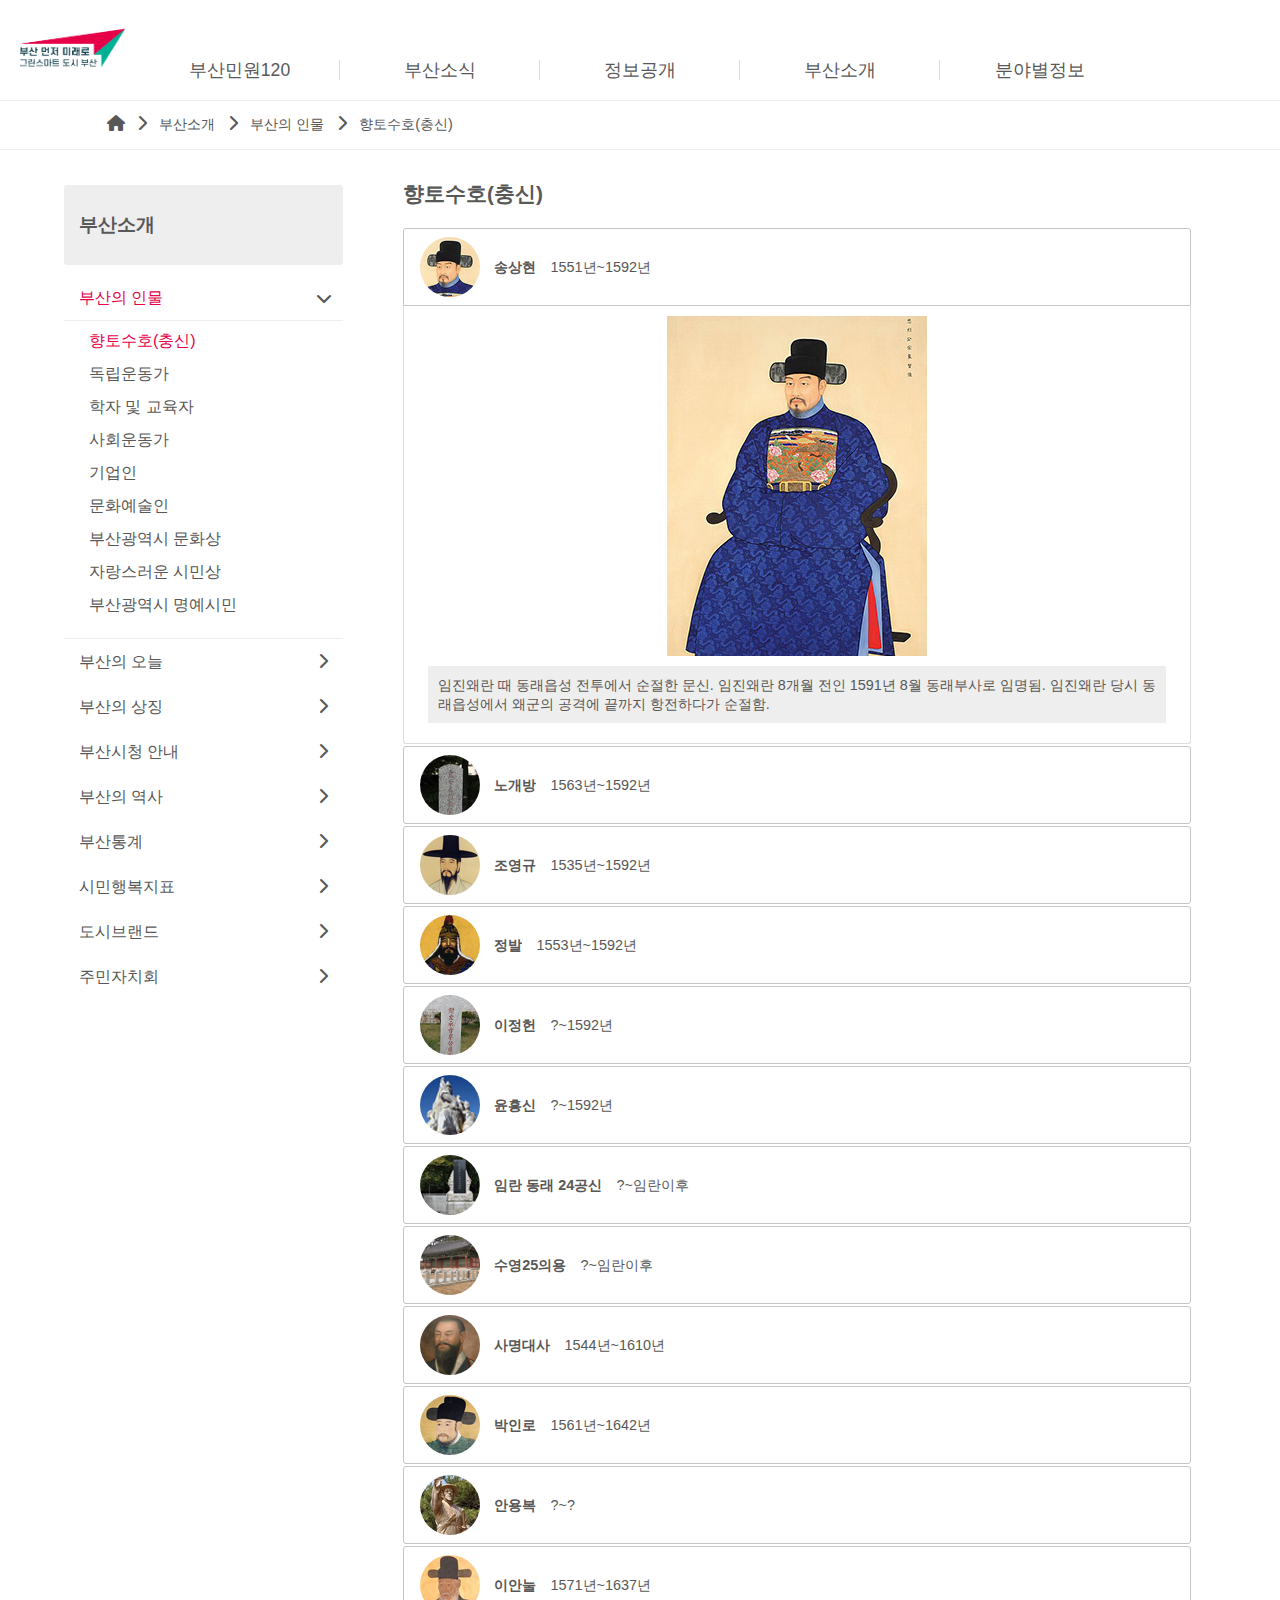
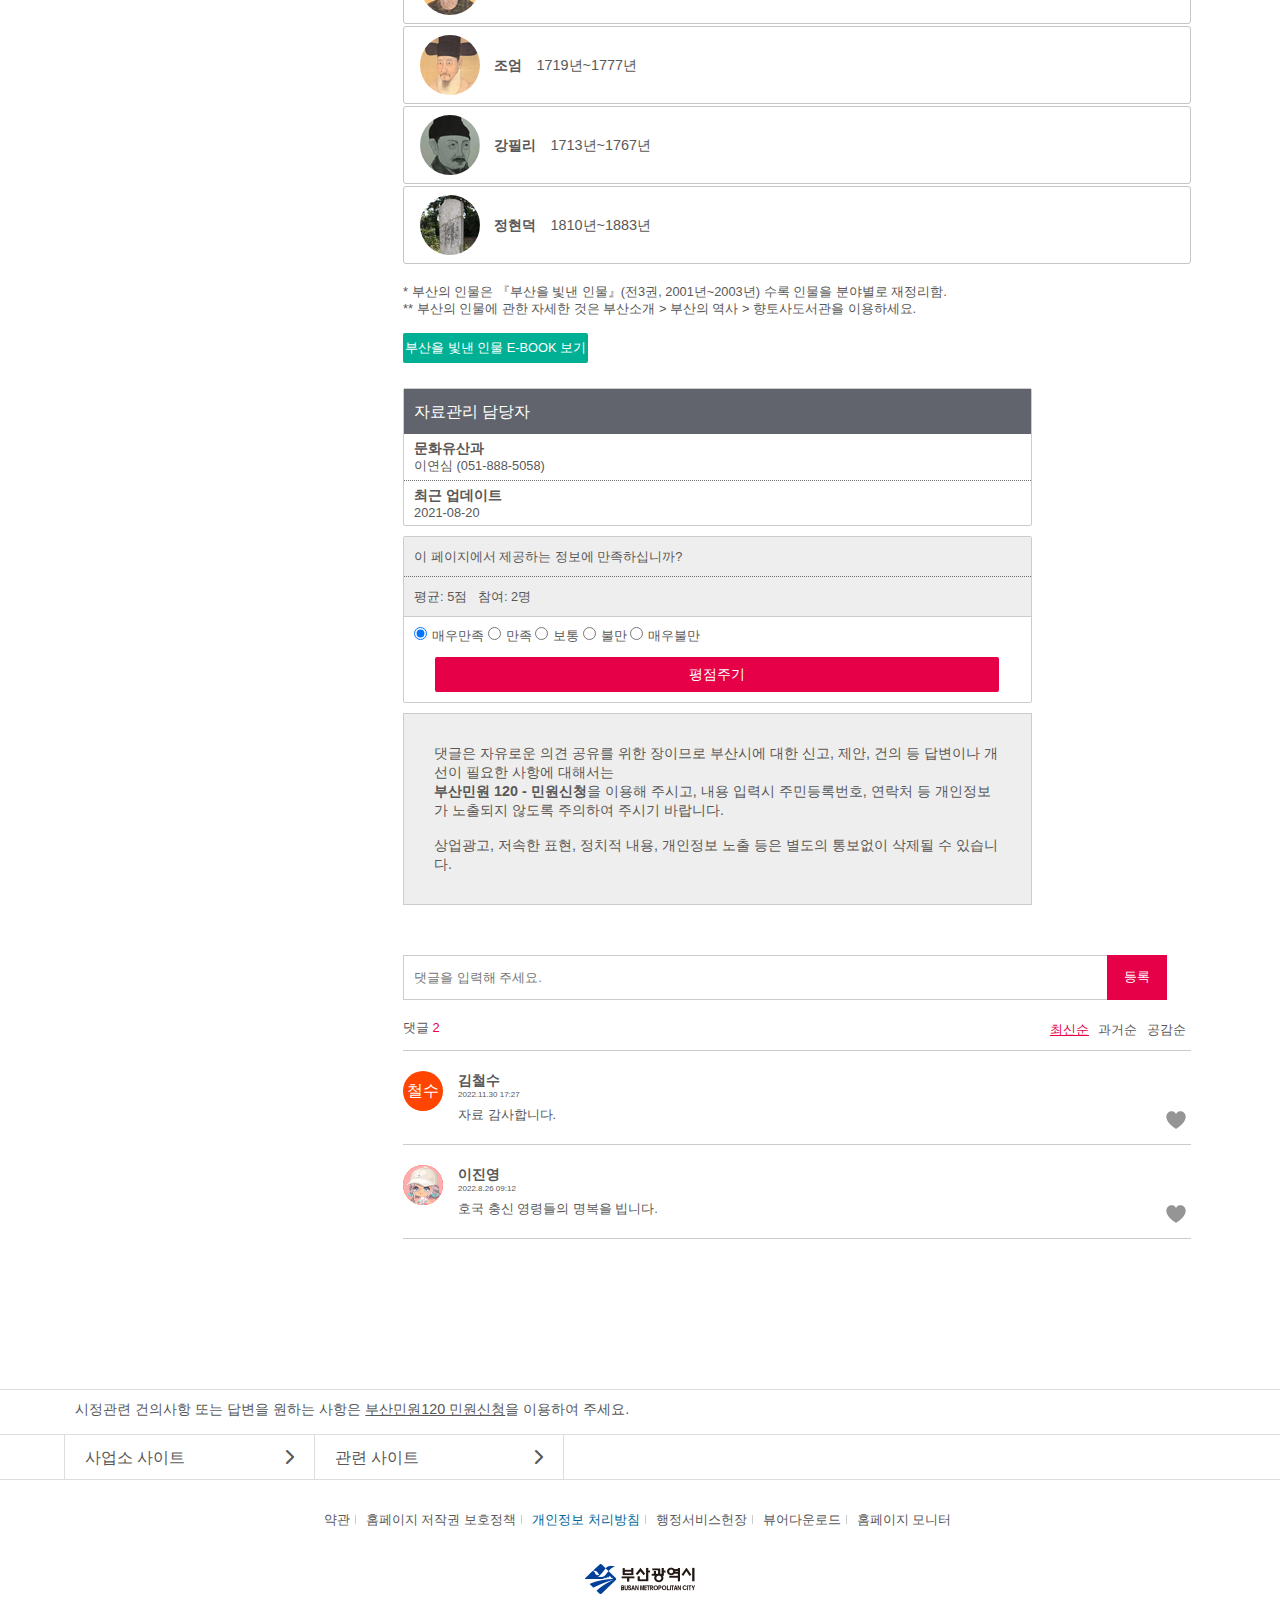
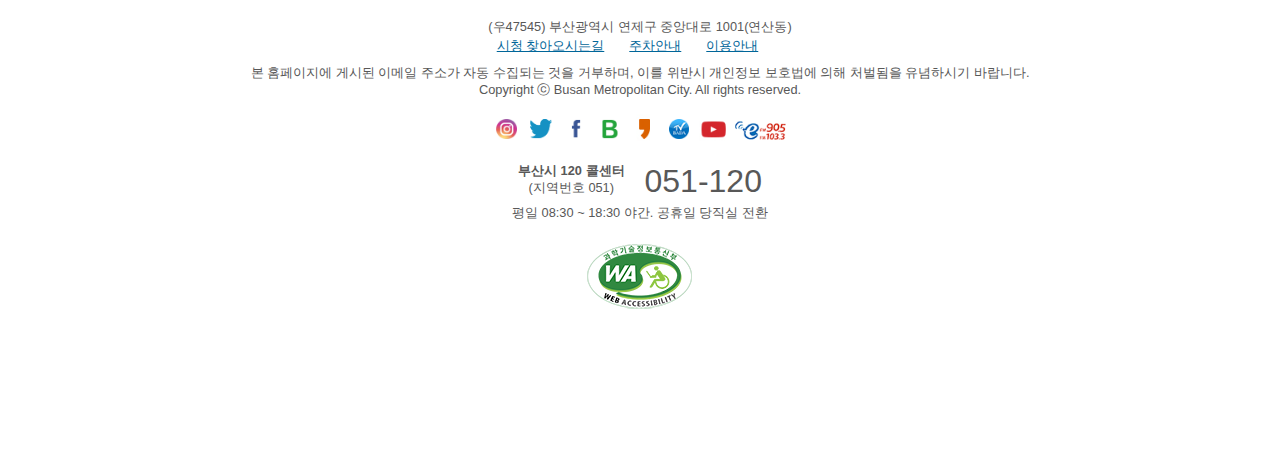
==== subpage_04_introduction/bhloyalists.html @ e55e1d32 "'ver_01'" ====
<!DOCTYPE html>
<html lang="ko">
<head>
  <meta charset="UTF-8">
  <meta http-equiv="X-UA-Compatible" content="IE=edge">
  <meta name="viewport" content="width=device-width, initial-scale=1.0, maximum-scale=2.0, minimum-scale=1.0, user-scalable=no">
  <title>부산광역시</title>

  <link rel="stylesheet" href="https://cdnjs.cloudflare.com/ajax/libs/font-awesome/6.2.0/css/all.min.css" />
  <link rel="stylesheet" href="../css/main.css">
  <link rel="stylesheet" href="./css/bhloyalists.css">

  <script src="https://code.jquery.com/jquery-3.6.1.min.js"></script>
  <script src="./js/bhloyalists.js"></script>

  <!-- accordion -->
  <link rel="stylesheet" href="./js/plugin/jquery-ui.css">
  <script src="./js/plugin/jquery-ui.js"></script>
</head>
<body>
  <div class="header_box">
    <header class="header">
      <div class="logo">
        <a href="../index.html" class="logo_w"><img src="../images/logo_w.png" alt="" style="width: 85px;"></a>
        <a href="../index.html" class="logo_b"><img src="../images/logo_b.png" alt="" style="width: 85px;"></a>
      </div><!--logo-->
  
      <nav class="gnb">
        <div class="global">
          <input type="checkbox" id="global_chk">
          <label for="global_chk" class="label">
            <p>Kor</p>
            <i class="fa-solid fa-chevron-down"></i>
          </label>
          <div class="sheet">
            <ul>
              <li><a href="#!">English</a></li>
              <li><a href="#!">日本語</a></li>
              <li><a href="#!">简体中文</a></li>
              <li><a href="#!">繁體中文</a></li>
              <li><a href="#!">WorldWide</a></li>
            </ul>
          </div>
        </div><!--global-->
  
        <div class="ham">
          <input type="checkbox" id="ham_chk">
          <label for="ham_chk" class="label">
            <i class="fa-solid fa-bars"></i>
          </label>
          <div class="dimmed"></div>
          <div class="sheet">
            <div class="loginjoin_box">
              <div class="login"><a href="#!">
                <p>로그인</p>
                <p>+</p></a>
              </div>
              <div class="join"><a href="#!">
                <p>회원가입</p>
                <p>+</p></a>
              </div>
            </div><!--loginjoin_box-->

            <div class="menu_box">
              <div class="tabsheet">
                <ul class="tab">
                  <li>부산민원120</li>
                  <li>부산소식</li>
                  <li>정보공개</li>
                  <li class="tab_on">부산소개</li>
                  <li>분야별정보</li>
                </ul><!--tab-->

                <div class="sheet_lnb">
                  <ul>
                    <li>
                      <div class="left"><a href="#!">민원신청</a></div>
                      <input type="checkbox" id="lv3_01-1">
                      <label for="lv3_01-1" class="right">
                        <div class="plus"><img src="../images/plus.png" alt=""></div>
                        <div><img src="../images/plus.png" alt=""></div>
                      </label>
                      <ul class="sheet01-1 lv3_sheet">
                        <li><a href="#!"><span>•</span>민원신청</a></li>
                        <li><a href="#!"><span>•</span>부산민원120 이용안내</a></li>
                        <li><a href="#!"><span>•</span>이달의 주요민원</a></li>
                        <li><a href="#!"><span>•</span>교통불편 민원신청</a></li>
                        <li><a href="#!"><span>•</span>민원사례</a></li>
                        <li><a href="#!"><span>•</span>스마트 현장사진신고</a></li>
                        <li><a href="#!"><span>•</span>신고센터</a></li>
                        <li><a href="#!"><span>•</span>공익제보센터</a></li>
                        <li><a href="#!"><span>•</span>정부24</a></li>
                      </ul>
                    </li><!--lv2 민원신청-->
                    <li>
                      <div class="left"><a href="#!">제안신청</a></div>
                      <input type="checkbox" id="lv3_01-2">
                      <label for="lv3_01-2" class="right">
                        <div class="plus"><img src="../images/plus.png" alt=""></div>
                        <div><img src="../images/plus.png" alt=""></div>
                      </label>
                      <ul class="sheet01-2 lv3_sheet">
                        <li><a href="#!"><span>•</span>일반제안</a></li>
                        <li><a href="#!"><span>•</span>공모제안</a></li>
                        <li><a href="#!"><span>•</span>나의 제안</a></li>
                      </ul>
                    </li><!--lv2 제안신청-->
                    <li>
                      <div class="left"><a href="#!">시민참여</a></div>
                      <input type="checkbox" id="lv3_01-3">
                      <label for="lv3_01-3" class="right">
                        <div class="plus"><img src="../images/plus.png" alt=""></div>
                        <div><img src="../images/plus.png" alt=""></div>
                      </label>
                      <ul class="sheet01-3 lv3_sheet">
                        <li><a href="#!"><span>•</span>설문조사</a></li>
                        <li><a href="#!"><span>•</span>나눔장터</a></li>
                        <li><a href="#!"><span>•</span>국민생각함</a></li>
                        <li><a href="#!"><span>•</span>모니터</a></li>
                        <li><a href="#!"><span>•</span>이벤트 통합안내</a></li>
                        <li><a href="#!"><span>•</span>행사/모집 신청</a></li>
                        <li><a href="#!"><span>•</span>시민게시판</a></li>
                        <li><a href="#!"><span>•</span>주민참여예산</a></li>
                        <li><a href="#!"><span>•</span>민생규제혁신과제</a></li>
                        <li><a href="#!"><span>•</span>칭찬합시다</a></li>
                        <li><a href="#!"><span>•</span>시민열린마루</a></li>
                        <li><a href="#!"><span>•</span>협치부산</a></li>
                      </ul>
                    </li><!--lv2 시민참여-->
                    <li>
                      <div class="left"><a href="#!">민원안내</a></div>
                      <input type="checkbox" id="lv3_01-4">
                      <label for="lv3_01-4" class="right">
                        <div class="plus"><img src="../images/plus.png" alt=""></div>
                        <div><img src="../images/plus.png" alt=""></div>
                      </label>
                      <ul class="sheet01-4 lv3_sheet">
                        <li><a href="#!"><span>•</span>민원편람</a></li>
                        <li><a href="#!"><span>•</span>민원목록</a></li>
                        <li><a href="#!"><span>•</span>민원처리 확인</a></li>
                        <li><a href="#!"><span>•</span>여권안내</a></li>
                        <li><a href="#!"><span>•</span>편리한 민원서비스</a></li>
                        <li><a href="#!"><span>•</span>민원정보</a></li>
                        <li><a href="#!"><span>•</span>민원시책</a></li>
                        <li><a href="#!"><span>•</span>행정서비스헌장</a></li>
                      </ul>
                    </li><!--lv2 민원안내-->
                    <li>
                      <div class="left"><a href="#!">120콜센터</a></div>
                      <input type="checkbox" id="lv3_01-5">
                      <label for="lv3_01-5" class="right">
                        <div class="plus"><img src="../images/plus.png" alt=""></div>
                        <div><img src="../images/plus.png" alt=""></div>
                      </label>
                      <ul class="sheet01-5 lv3_sheet">
                        <li><a href="#!"><span>•</span>이용안내</a></li>
                        <li><a href="#!"><span>•</span>콜센터 소개</a></li>
                      </ul>
                    </li><!--lv2 120콜센터-->
                  </ul><!--lv1 부산민원120-->
                  <ul>
                    <li>
                      <div class="left"><a href="#!">새소식</a></div>
                      <input type="checkbox" id="lv3_02-1">
                      <label for="lv3_02-1" class="right">
                        <div class="plus"><img src="../images/plus.png" alt=""></div>
                        <div><img src="../images/plus.png" alt=""></div>
                      </label>
                      <ul class="sheet02-1 lv3_sheet">
                        <li><a href="#!"><span>•</span>통합 공지사항</a></li>
                        <li><a href="#!"><span>•</span>홍보게시판</a></li>
                        <li><a href="#!"><span>•</span>시정영상뉴스</a></li>
                        <li><a href="#!"><span>•</span>전자책</a></li>
                        <li><a href="#!"><span>•</span>공공앱</a></li>
                      </ul>
                    </li><!--새소식-->
                    <li>
                      <div class="left"><a href="#!">부산시보(다이내믹 부산)</a></div>
                    </li><!--부산시보(다이내믹 부산)-->
                    <li>
                      <div class="left"><a href="#!">보도·해명자료</a></div>
                      <input type="checkbox" id="lv3_02-3">
                      <label for="lv3_02-3" class="right">
                        <div class="plus"><img src="../images/plus.png" alt=""></div>
                        <div><img src="../images/plus.png" alt=""></div>
                      </label>
                      <ul class="sheet02-3 lv3_sheet">
                        <li><a href="#!"><span>•</span>보도자료</a></li>
                        <li><a href="#!"><span>•</span>해명 · 설명자료</a></li>
                      </ul>
                    </li><!--보도·해명자료-->
                    <li>
                      <div class="left"><a href="#!">공고</a></div>
                      <input type="checkbox" id="lv3_02-4">
                      <label for="lv3_02-4" class="right">
                        <div class="plus"><img src="../images/plus.png" alt=""></div>
                        <div><img src="../images/plus.png" alt=""></div>
                      </label>
                      <ul class="sheet02-4 lv3_sheet">
                        <li><a href="#!"><span>•</span>채용공고</a></li>
                        <li><a href="#!"><span>•</span>공무원 시험공고</a></li>
                        <li><a href="#!"><span>•</span>입찰공고</a></li>
                        <li><a href="#!"><span>•</span>부산시보 고시공고</a></li>
                        <li><a href="#!"><span>•</span>고시공고</a></li>
                        <li><a href="#!"><span>•</span>입법예고</a></li>
                        <li><a href="#!"><span>•</span>분묘개장공고</a></li>
                      </ul>
                    </li><!--공고-->
                    <li>
                      <div class="left"><a href="#!">부산시 공식SNS</a></div>
                    </li><!--부산시 공식SNS-->
                    <li>
                      <div class="left"><a href="#!">시정사진</a></div>
                      <input type="checkbox" id="lv3_02-6">
                      <label for="lv3_02-6" class="right">
                        <div class="plus"><img src="../images/plus.png" alt=""></div>
                        <div><img src="../images/plus.png" alt=""></div>
                      </label>
                      <ul class="sheet02-6 lv3_sheet">
                        <li><a href="#!"><span>•</span>시정관련(보도자료) 사진자료</a></li>
                        <li><a href="#!"><span>•</span>테마 갤러리</a></li>
                        <li><a href="#!"><span>•</span>상징</a></li>
                      </ul>
                    </li><!--보도·해명자료-->
                  </ul><!--lv1 부산소식-->
                  <ul>
                    <li>
                      <div class="left"><a href="#!">주요시책</a></div>
                      <input type="checkbox" id="lv3_03-1">
                      <label for="lv3_03-1" class="right">
                        <div class="plus"><img src="../images/plus.png" alt=""></div>
                        <div><img src="../images/plus.png" alt=""></div>
                      </label>
                      <ul class="sheet03-1 lv3_sheet">
                        <li><a href="#!"><span>•</span>주요업무계획</a></li>
                        <li><a href="#!"><span>•</span>핵심정책</a></li>
                        <li><a href="#!"><span>•</span>2022년 달라지는 제도/시책</a></li>
                        <li><a href="#!"><span>•</span>인구정책 브리핑</a></li>
                      </ul>
                    </li><!--lv2 주요시책-->
                    <li>
                      <div class="left"><a href="#!">정보공개</a></div>
                      <input type="checkbox" id="lv3_03-2">
                      <label for="lv3_03-2" class="right">
                        <div class="plus"><img src="../images/plus.png" alt=""></div>
                        <div><img src="../images/plus.png" alt=""></div>
                      </label>
                      <ul class="sheet03-2 lv3_sheet">
                        <li><a href="#!"><span>•</span>정보공개제도</a></li>
                        <li><a href="#!"><span>•</span>결재문서</a></li>
                        <li><a href="#!"><span>•</span>전보공개 청구</a></li>
                        <li><a href="#!"><span>•</span>사전정보공표</a></li>
                        <li><a href="#!"><span>•</span>이 달의 정보공개</a></li>
                        <li><a href="#!"><span>•</span>공유재산</a></li>
                        <li><a href="#!"><span>•</span>용역보고서</a></li>
                        <li><a href="#!"><span>•</span>정책실명제</a></li>
                        <li><a href="#!"><span>•</span>참여정책사전공시</a></li>
                        <li><a href="#!"><span>•</span>인사통계/조직정보</a></li>
                        <li><a href="#!"><span>•</span>마을세무사</a></li>
                        <li><a href="#!"><span>•</span>공공시설건립비용</a></li>
                        <li><a href="#!"><span>•</span>청사 신축비용</a></li>
                        <li><a href="#!"><span>•</span>공공데이터포털</a></li>
                        <li><a href="#!"><span>•</span>빅데이터포털</a></li>
                        <li><a href="#!"><span>•</span>시민여론조사</a></li>
                        <li><a href="#!"><span>•</span>위원회 운영정보</a></li>
                        <li><a href="#!"><span>•</span>물가정보</a></li>
                        <li><a href="#!"><span>•</span>업무추진비</a></li>
                        <li><a href="#!"><span>•</span>먹는물영업자 위반현황</a></li>
                      </ul>
                    </li><!--lv2 정보공개-->
                    <li>
                      <div class="left"><a href="#!">예산</a></div>
                      <input type="checkbox" id="lv3_03-3">
                      <label for="lv3_03-3" class="right">
                        <div class="plus"><img src="../images/plus.png" alt=""></div>
                        <div><img src="../images/plus.png" alt=""></div>
                      </label>
                      <ul class="sheet03-3 lv3_sheet">
                        <li><a href="#!"><span>•</span>세입세출예산서</a></li>
                        <li><a href="#!"><span>•</span>기금운용계획</a></li>
                        <li><a href="#!"><span>•</span>재정공시</a></li>
                        <li><a href="#!"><span>•</span>세입세출 운용</a></li>
                        <li><a href="#!"><span>•</span>신고 및 조회</a></li>
                        <li><a href="#!"><span>•</span>예산절감(낭비)사례</a></li>
                        <li><a href="#!"><span>•</span>보조금 내역 공개</a></li>
                        <li><a href="#!"><span>•</span>민간위탁</a></li>
                        <li><a href="#!"><span>•</span>공공기관 위탁·대행</a></li>
                        <li><a href="#!"><span>•</span>지방재정365</a></li>
                      </ul>
                    </li><!--lv2 -->
                    <li>
                      <div class="left"><a href="#!">감사정보</a></div>
                      <input type="checkbox" id="lv3_03-4">
                      <label for="lv3_03-4" class="right">
                        <div class="plus"><img src="../images/plus.png" alt=""></div>
                        <div><img src="../images/plus.png" alt=""></div>
                      </label>
                      <ul class="sheet03-4 lv3_sheet">
                        <li><a href="#!"><span>•</span>감사실시 안내</a></li>
                        <li><a href="#!"><span>•</span>감사실시 결과</a></li>
                        <li><a href="#!"><span>•</span>감사반복 지적사례</a></li>
                        <li><a href="#!"><span>•</span>감사 제도</a></li>
                        <li><a href="#!"><span>•</span>공직윤리제도</a></li>
                        <li><a href="#!"><span>•</span>청렴게시판</a></li>
                        <li><a href="#!"><span>•</span>부패공직자 제재현황</a></li>
                        <li><a href="#!"><span>•</span>청렴해요 부산</a></li>
                        <li><a href="#!"><span>•</span>청렴도 자가진단</a></li>
                        <li><a href="#!"><span>•</span>시민 감사요망사항 의견접수</a></li>
                        <li><a href="#!"><span>•</span>채용 비리 신고</a></li>
                        <li><a href="#!"><span>•</span>공공기관 청렴포털 신고하기</a></li>
                      </ul>
                    </li><!--lv2 감사정보-->
                    <li>
                      <div class="left"><a href="#!">지방공기업</a></div>
                      <input type="checkbox" id="lv3_03-6">
                      <label for="lv3_03-6" class="right">
                        <div class="plus"><img src="../images/plus.png" alt=""></div>
                        <div><img src="../images/plus.png" alt=""></div>
                      </label>
                      <ul class="sheet03-6 lv3_sheet">
                        <li><a href="#!"><span>•</span>지방공기업이란</a></li>
                        <li><a href="#!"><span>•</span>지방공기업 현황</a></li>
                        <li><a href="#!"><span>•</span>지방공기업 경영정보</a></li>
                        <li><a href="#!"><span>•</span>지방공기업 성별 임금공시</a></li>
                      </ul>
                    </li><!--lv2 지방공기업-->
                    <li>
                      <div class="left"><a href="#!">계약정보</a></div>
                      <input type="checkbox" id="lv3_03-7">
                      <label for="lv3_03-7" class="right">
                        <div class="plus"><img src="../images/plus.png" alt=""></div>
                        <div><img src="../images/plus.png" alt=""></div>
                      </label>
                      <ul class="sheet03-7 lv3_sheet">
                        <li><a href="#!"><span>•</span>계약현황</a></li>
                        <li><a href="#!"><span>•</span>수의계약현황</a></li>
                        <li><a href="#!"><span>•</span>하도급현황</a></li>
                        <li><a href="#!"><span>•</span>대가지급</a></li>
                        <li><a href="#!"><span>•</span>상수도사업본부 계약정보</a></li>
                      </ul>
                    </li><!--lv2 계약정보-->
                  </ul><!--lv1 정보공개-->
                  <ul class="sheet_on">
                    <li>
                      <div class="left"><a href="./bhloyalists.html" style="color: #E50048;">부산의 인물</a></div>
                      <input type="checkbox" id="lv3_04-4" checked>
                      <label for="lv3_04-4" class="right">
                        <div class="plus"><img src="../images/plus.png" alt=""></div>
                        <div><img src="../images/plus.png" alt=""></div>
                      </label>
                      <ul class="sheet04-4 lv3_sheet">
                        <li><a href="./bhloyalists.html" style="color: #E50048;"><span style="color: #E50048;">•</span>향토수호(충신)</a></li>
                        <li><a href="#!"><span>•</span>독립운동가</a></li>
                        <li><a href="#!"><span>•</span>학자 및 교육자</a></li>
                        <li><a href="#!"><span>•</span>사회운동가</a></li>
                        <li><a href="#!"><span>•</span>기업인</a></li>
                        <li><a href="#!"><span>•</span>문화예술인</a></li>
                        <li><a href="#!"><span>•</span>부산광역시 문화상</a></li>
                        <li><a href="#!"><span>•</span>자랑스러운 시민상</a></li>
                        <li><a href="#!"><span>•</span>부산광역시 명예시민</a></li>
                      </ul>
                    </li><!--lv2 부산의 인물-->
                    <li>
                      <div class="left"><a href="#!">부산의 오늘</a></div>
                      <input type="checkbox" id="lv3_04-1">
                      <label for="lv3_04-1" class="right">
                        <div class="plus"><img src="../images/plus.png" alt=""></div>
                        <div><img src="../images/plus.png" alt=""></div>
                      </label>
                      <ul class="sheet04-1 lv3_sheet">
                        <li><a href="#!"><span>•</span>도시비전과 목표</a></li>
                        <li><a href="#!"><span>•</span>기본현황</a></li>
                        <li><a href="#!"><span>•</span>행정구역/지도</a></li>
                        <li><a href="#!"><span>•</span>국제교류 및 자매도시</a></li>
                      </ul>
                    </li><!--lv2 부산의 오늘-->
                    <li>
                      <div class="left"><a href="#!">부산의 상징</a></div>
                      <input type="checkbox" id="lv3_04-2">
                      <label for="lv3_04-2" class="right">
                        <div class="plus"><img src="../images/plus.png" alt=""></div>
                        <div><img src="../images/plus.png" alt=""></div>
                      </label>
                      <ul class="sheet04-2 lv3_sheet">
                        <li><a href="#!"><span>•</span>지역상징</a></li>
                        <li><a href="#!"><span>•</span>기관상징</a></li>
                        <li><a href="#!"><span>•</span>부산체</a></li>
                        <li><a href="#!"><span>•</span>부산시민헌장</a></li>
                        <li><a href="#!"><span>•</span>부산찬가</a></li>
                        <li><a href="#!"><span>•</span>부산시민의 날</a></li>
                      </ul>
                    </li><!--lv2 부산의 상징-->
                    <li>
                      <div class="left"><a href="#!">부산시청 안내</a></div>
                      <input type="checkbox" id="lv3_04-3">
                      <label for="lv3_04-3" class="right">
                        <div class="plus"><img src="../images/plus.png" alt=""></div>
                        <div><img src="../images/plus.png" alt=""></div>
                      </label>
                      <ul class="sheet04-3 lv3_sheet">
                        <li><a href="#!"><span>•</span>시청사 안내</a></li>
                        <li><a href="#!"><span>•</span>전화번호 안내</a></li>
                        <li><a href="#!"><span>•</span>조직도</a></li>
                        <li><a href="#!"><span>•</span>시설운영 안내</a></li>
                        <li><a href="#!"><span>•</span>시청사 견학</a></li>
                        <li><a href="#!"><span>•</span>시청 전시실 대관</a></li>
                        <li><a href="#!"><span>•</span>공기업·출자·출연기관</a></li>
                      </ul>
                    </li><!--lv2 부산시청 안내-->
                    <li>
                      <div class="left"><a href="#!">부산의 역사</a></div>
                      <input type="checkbox" id="lv3_04-5">
                      <label for="lv3_04-5" class="right">
                        <div class="plus"><img src="../images/plus.png" alt=""></div>
                        <div><img src="../images/plus.png" alt=""></div>
                      </label>
                      <ul class="sheet04-5 lv3_sheet">
                        <li><a href="#!"><span>•</span>명칭유래</a></li>
                        <li><a href="#!"><span>•</span>시대별 부산역사</a></li>
                        <li><a href="#!"><span>•</span>문화재</a></li>
                        <li><a href="#!"><span>•</span>부산의 주요 경승지</a></li>
                        <li><a href="#!"><span>•</span>시정역사</a></li>
                        <li><a href="#!"><span>•</span>역대시장</a></li>
                        <li><a href="#!"><span>•</span>연혁</a></li>
                        <li><a href="#!"><span>•</span>향토사도서관</a></li>
                        <li><a href="#!"><span>•</span>부산역사문화대전</a></li>
                        <li><a href="#!"><span>•</span>항공사진으로 본 역사</a></li>
                      </ul>
                    </li><!--lv2 부산의 역사-->
                    <li>
                      <div class="left"><a href="#!">부산통계</a></div>
                      <input type="checkbox" id="lv3_04-6">
                      <label for="lv3_04-6" class="right">
                        <div class="plus"><img src="../images/plus.png" alt=""></div>
                        <div><img src="../images/plus.png" alt=""></div>
                      </label>
                      <ul class="sheet04-6 lv3_sheet">
                        <li><a href="#!"><span>•</span>통계로 보는 부산</a></li>
                        <li><a href="#!"><span>•</span>시민공감지도</a></li>
                        <li><a href="#!"><span>•</span>통계소식</a></li>
                        <li><a href="#!"><span>•</span>통계자료실</a></li>
                        <li><a href="#!"><span>•</span>통계의 이해</a></li>
                      </ul>
                    </li><!--lv2 부산통계-->
                    <li>
                      <div class="left"><a href="#!">시민행복지표</a></div>
                      <input type="checkbox" id="lv3_04-7">
                      <label for="lv3_04-7" class="right">
                        <div class="plus"><img src="../images/plus.png" alt=""></div>
                        <div><img src="../images/plus.png" alt=""></div>
                      </label>
                      <ul class="sheet04-7 lv3_sheet">
                        <li><a href="#!"><span>•</span>시민행복지표란?</a></li>
                        <li><a href="#!"><span>•</span>시민행복지표 소개</a></li>
                        <li><a href="#!"><span>•</span>시민행복지표 현황</a></li>
                      </ul>
                    </li><!--lv2 시민행복지표-->
                    <li>
                      <div class="left"><a href="#!">도시브랜드</a></div>
                      <input type="checkbox" id="lv3_04-8">
                      <label for="lv3_04-8" class="right">
                        <div class="plus"><img src="../images/plus.png" alt=""></div>
                        <div><img src="../images/plus.png" alt=""></div>
                      </label>
                      <ul class="sheet04-8 lv3_sheet">
                        <li><a href="#!"><span>•</span>도시브랜드</a></li>
                        <li><a href="#!"><span>•</span>부산브랜드웹툰</a></li>
                        <li><a href="#!"><span>•</span>부산기네스125선</a></li>
                        <li><a href="#!"><span>•</span>소통 캐릭터</a></li>
                        <li><a href="#!"><span>•</span>부산관광브랜드</a></li>
                      </ul>
                    </li><!--lv2 도시브랜드-->
                    <li>
                      <div class="left"><a href="#!">주민자치회</a></div>
                      <input type="checkbox" id="lv3_04-9">
                      <label for="lv3_04-9" class="right">
                        <div class="plus"><img src="../images/plus.png" alt=""></div>
                        <div><img src="../images/plus.png" alt=""></div>
                      </label>
                      <ul class="sheet04-9 lv3_sheet">
                        <li><a href="#!"><span>•</span>추진배경 및 방향</a></li>
                        <li><a href="#!"><span>•</span>설치/운영 및 체계도</a></li>
                        <li><a href="#!"><span>•</span>주민자치회 현황</a></li>
                        <li><a href="#!"><span>•</span>주민자치회 소식</a></li>
                        <li><a href="#!"><span>•</span>우수사례</a></li>
                        <li><a href="#!"><span>•</span>활동갤러리</a></li>
                        <li><a href="#!"><span>•</span>주민자치위원회 구성</a></li>
                        <li><a href="#!"><span>•</span>회의록</a></li>
                        <li><a href="#!"><span>•</span>주민자치위원회 활동</a></li>
                        <li><a href="#!"><span>•</span>운영프로그램</a></li>
                      </ul>
                    </li><!--lv2 주민자치회-->
                  </ul><!--lv1 부산소개-->
                  <ul>
                    <li>
                      <div class="left"><a href="#!">경제</a></div>
                    </li>
                    <li>
                      <div class="left"><a href="#!">일자리·교육</a></div>
                    </li>
                    <li>
                      <div class="left"><a href="#!">사회복지</a></div>
                    </li>
                    <li>
                      <div class="left"><a href="#!">보건·건강</a></div>
                    </li>
                    <li>
                      <div class="left"><a href="#!">도시·건축</a></div>
                    </li>
                    <li>
                      <div class="left"><a href="#!">안전</a></div>
                    </li>
                    <li>
                      <div class="left"><a href="#!">환경보호</a></div>
                    </li>
                    <li>
                      <div class="left"><a href="#!">교통·물류</a></div>
                    </li>
                    <li>
                      <div class="left"><a href="#!">해양농수산</a></div>
                    </li>
                    <li>
                      <div class="left"><a href="#!">행정</a></div>
                    </li>
                    <li>
                      <div class="left"><a href="#!">문화체육관광</a></div>
                    </li>
                  </ul><!--lv1 분야별정보-->
                </div><!--sheet_lnb-->
              </div><!--tabsheet-->
            </div><!--menu_box-->
          </div><!--sheet-->
        </div><!--ham-->
      </nav><!--gnb-->

      <nav class="web_lnb">
        <ul class="lnb_tab">
          <li>부산민원120</li>
          <li>부산소식</li>
          <li>정보공개</li>
          <li onclick="location.href='./bhloyalists.html'">부산소개</li>
          <li>분야별정보</li>
        </ul><!--lnb_box-->
    
        <div class="sheet_box">
          <div class="lnb_sheet">
            <ul>
              <li><a href="#!">- 민원신청</a></li>
              <li><a href="#!">- 제안신청</a></li>
              <li><a href="#!">- 시민참여</a></li>
              <li><a href="#!">- 민원안내</a></li>
              <li><a href="#!">- 120콜센터</a></li>
            </ul><!--부산민원120-->
            <ul>
              <li><a href="#!">- 새소식</a></li>
              <li><a href="#!">- 부산시보(다이내믹 부산)</a></li>
              <li><a href="#!">- 보도·해명자료</a></li>
              <li><a href="#!">- 공고</a></li>
              <li><a href="#!">- 부산시 공식 SNS</a></li>
              <li><a href="#!">- 시정사진</a></li>
            </ul><!--부산소식-->
            <ul>
              <li><a href="#!">- 주요시책</a></li>
              <li><a href="#!">- 정보공개</a></li>
              <li><a href="#!">- 예산</a></li>
              <li><a href="#!">- 감사정보</a></li>
              <li><a href="#!">- 지방공기업</a></li>
              <li><a href="#!">- 계약정보</a></li>
            </ul><!--정보공개-->
            <ul>
              <li><a href="./subpage_04_introduction/bhloyalists.html">- 부산의 인물</a></li>
              <li><a href="#!">- 부산의 오늘</a></li>
              <li><a href="#!">- 부산의 상징</a></li>
              <li><a href="#!">- 부산시청 안내</a></li>              
              <li><a href="#!">- 부산의 역사</a></li>
              <li><a href="#!">- 부산통계</a></li>
              <li><a href="#!">- 시민행복지표</a></li>
              <li><a href="#!">- 도시브랜드</a></li>
              <li><a href="#!">- 주민자치회</a></li>
            </ul><!--부산소개-->
            <ul>
              <li><a href="#!"><img src="../images/ico_depart01.png" alt="">경제</a></li>
              <li><a href="#!"><img src="../images/ico_depart02.png" alt="">일자리·교육</a></li>
              <li><a href="#!"><img src="../images/ico_depart03.png" alt="">사회복지</a></li>
              <li><a href="#!"><img src="../images/ico_depart04.png" alt="">보건·건강</a></li>
              <li><a href="#!"><img src="../images/ico_depart05.png" alt="">도시·건축</a></li>
              <li><a href="#!"><img src="../images/ico_depart06.png" alt="">안전</a></li>
              <li><a href="#!"><img src="../images/ico_depart07.png" alt="">환경보호</a></li>
              <li><a href="#!"><img src="../images/ico_depart08.png" alt="">교통·물류</a></li>
              <li><a href="#!"><img src="../images/ico_depart09.png" alt="">해양농수산</a></li>
              <li><a href="#!"><img src="../images/ico_depart10.png" alt="">행정</a></li>
              <li><a href="#!"><img src="../images/ico_depart11.png" alt="">문화체육관광</a></li>
            </ul><!--분야별정보-->
          </div><!--sheet_lnb--> 
        </div><!--sheet_box-->
      </nav><!--web_lnb-->  
    </header><!--header-->
  </div><!--header_box-->

  <div id="subnavbar" class="subnavbar">
    <ul>
      <li><a href="../index.html"><i class="fa-solid fa-house"></i></a></li>
      <li><i class="fa-solid fa-chevron-right"></i></li>
      <li><a href="#!">부산소개</a></li>
      <li><i class="fa-solid fa-chevron-right"></i></li>
      <li><a href="./bhloyalists.html">부산의 인물</a></li>
      <li><i class="fa-solid fa-chevron-right"></i></li>
      <li><a href="./bhloyalists.html">향토수호(충신)</a></li>
    </ul>
  </div><!--subnavbar-->

  <div class="wrap">
    <div class="aside">
      <div class="aside_title">
        <p>부산소개</p>
      </div>
      <ul>
        <li>
          <input type="checkbox" id="lv3_aside1" checked>

          <div id="aside_tab1" class="aside_tab">
            <div class="left"><a href="./bhloyalists.html">부산의 인물</a></div>
            <label for="lv3_aside1" class="right">
              <div class="arrow"><i class="fa-solid fa-chevron-right"></i></div>
            </label>
          </div>
          
          <ul class="aside_sheet1 aside_sheet" style="display: block;">
            <li><a href="./bhloyalists.html" style="color: #E50048;">향토수호(충신)</a></li>
            <li><a href="#!">독립운동가</a></li>
            <li><a href="#!">학자 및 교육자</a></li>
            <li><a href="#!">사회운동가</a></li>
            <li><a href="#!">기업인</a></li>
            <li><a href="#!">문화예술인</a></li>
            <li><a href="#!">부산광역시 문화상</a></li>
            <li><a href="#!">자랑스러운 시민상</a></li>
            <li><a href="#!">부산광역시 명예시민</a></li>
          </ul>
        </li><!--부산의 인물-->
        <li>
          <input type="checkbox" id="lv3_aside2">

          <div class="aside_tab">
            <div class="left"><a href="#!">부산의 오늘</a></div>
            <label for="lv3_aside2" class="right">
              <div class="arrow"><i class="fa-solid fa-chevron-right"></i></div>
            </label>
          </div>
          
          <ul class="aside_sheet2 aside_sheet">
            <li><a href="#!">도시비전과 목표</a></li>
            <li><a href="#!">기본현황</a></li>
            <li><a href="#!">행정구역/지도</a></li>
            <li><a href="#!">국제교류 및 자매도시</a></li>
          </ul>
        </li><!--부산의 오늘-->
        <li>
          <input type="checkbox" id="lv3_aside3">

          <div class="aside_tab">
            <div class="left"><a href="#!">부산의 상징</a></div>
            <label for="lv3_aside3" class="right">
              <div class="arrow"><i class="fa-solid fa-chevron-right"></i></div>
            </label>
          </div>
          
          <ul class="aside_sheet3 aside_sheet">
            <li><a href="#!">지역상징</a></li>
            <li><a href="#!">기관상징</a></li>
            <li><a href="#!">부산체</a></li>
            <li><a href="#!">부산시민헌장</a></li>
            <li><a href="#!">부산찬가</a></li>
            <li><a href="#!">부산시민의 날</a></li>
          </ul>
        </li><!--부산의 상징-->
        <li>
          <input type="checkbox" id="lv3_aside4">

          <div class="aside_tab">
            <div class="left"><a href="#!">부산시청 안내</a></div>
            <label for="lv3_aside4" class="right">
              <div class="arrow"><i class="fa-solid fa-chevron-right"></i></div>
            </label>
          </div>
          
          <ul class="aside_sheet4 aside_sheet">
            <li><a href="#!">시청사 안내</a></li>
            <li><a href="#!">전화번호 안내</a></li>
            <li><a href="#!">조직도</a></li>
            <li><a href="#!">시설운영 안내</a></li>
            <li><a href="#!">시청사 견학</a></li>
            <li><a href="#!">시청 전시실 대관</a></li>
            <li><a href="#!">공기업·출자·출연기관</a></li>
          </ul>
        </li><!--부산시청 안내-->
        <li>
          <input type="checkbox" id="lv3_aside5">

          <div class="aside_tab">
            <div class="left"><a href="#!">부산의 역사</a></div>
            <label for="lv3_aside5" class="right">
              <div class="arrow"><i class="fa-solid fa-chevron-right"></i></div>
            </label>
          </div>
          
          <ul class="aside_sheet aside_sheet5">
            <li><a href="#!">명칭유래</a></li>
            <li><a href="#!">시대별 부산역사</a></li>
            <li><a href="#!">문화재</a></li>
            <li><a href="#!">부산의 주요 경승지</a></li>
            <li><a href="#!">시정역사</a></li>
            <li><a href="#!">역대시장</a></li>
            <li><a href="#!">연혁</a></li>
            <li><a href="#!">향토사도서관</a></li>
            <li><a href="#!">부산역사문화대전</a></li>
            <li><a href="#!">항공사진으로 본 역사</a></li>
          </ul>
        </li><!--부산의 역사-->
        <li>
          <input type="checkbox" id="lv3_aside6">

          <div class="aside_tab">
            <div class="left"><a href="#!">부산통계</a></div>
            <label for="lv3_aside6" class="right">
              <div class="arrow"><i class="fa-solid fa-chevron-right"></i></div>
            </label>
          </div>
          
          <ul class="aside_sheet6 aside_sheet">
            <li><a href="#!">통계로 보는 부산</a></li>
            <li><a href="#!">시민공감지도</a></li>
            <li><a href="#!">통계소식</a></li>
            <li><a href="#!">통계자료실</a></li>
            <li><a href="#!">통계의 이해</a></li>
          </ul>
        </li><!--부산통계-->
        <li>
          <input type="checkbox" id="lv3_aside7">

          <div class="aside_tab">
            <div class="left"><a href="#!">시민행복지표</a></div>
            <label for="lv3_aside7" class="right">
              <div class="arrow"><i class="fa-solid fa-chevron-right"></i></div>
            </label>
          </div>
          
          <ul class="aside_sheet7 aside_sheet">
            <li><a href="#!">시민행복지표란?</a></li>
            <li><a href="#!">시민행복지표 소개</a></li>
            <li><a href="#!">시민행복지표 현황</a></li>
          </ul>
        </li><!--시민행복지표-->
        <li>
          <input type="checkbox" id="lv3_aside8">

          <div class="aside_tab">
            <div class="left"><a href="#!">도시브랜드</a></div>
            <label for="lv3_aside8" class="right">
              <div class="arrow"><i class="fa-solid fa-chevron-right"></i></div>
            </label>
          </div>
          
          <ul class="aside_sheet8 aside_sheet">
            <li><a href="#!">도시브랜드</a></li>
            <li><a href="#!">부산브랜드웹툰</a></li>
            <li><a href="#!">부산기네스125선</a></li>
            <li><a href="#!">소통 캐릭터</a></li>
            <li><a href="#!">부산관광브랜드</a></li>
          </ul>
        </li><!--도시브랜드-->
        <li>
          <input type="checkbox" id="lv3_aside9">

          <div class="aside_tab">
            <div class="left"><a href="#!">주민자치회</a></div>
            <label for="lv3_aside9" class="right">
              <div class="arrow"><i class="fa-solid fa-chevron-right"></i></div>
            </label>
          </div>
          
          <ul class="aside_sheet9 aside_sheet">
            <li><a href="#!">추진배경 및 방향</a></li>
            <li><a href="#!">설치/운영 및 체계도</a></li>
            <li><a href="#!">주민자치회 현황</a></li>
            <li><a href="#!">주민자치회 소식</a></li>
            <li><a href="#!">우수사례</a></li>
            <li><a href="#!">활동갤러리</a></li>
            <li><a href="#!">주민자치위원회 구성</a></li>
            <li><a href="#!">회의록</a></li>
            <li><a href="#!">주민자치위원회 활동</a></li>
            <li><a href="#!">운영프로그램</a></li>
          </ul>
        </li><!--주민자치회-->
      </ul>
    </div><!--aside-->

    <div class="contents">
      <div class="title"><p>향토수호(충신)</p></div>
  
      <section id="accordion" class="loyalists">
        <div class="loyalists">
          <div class="img_s"><img src="./images_loyalists/song_s.jpg" alt=""></div>
          <div class="name">송상현</div>
          <div class="year">1551년~1592년</div>
        </div>
        <div class="loyalists_sheet">
          <div class="img"><img src="./images_loyalists/song.jpg" alt=""></div>
          <div class="txt">임진왜란 때 동래읍성 전투에서 순절한 문신. 임진왜란 8개월 전인 1591년 8월 동래부사로 임명됨. 임진왜란 당시 동래읍성에서 왜군의 공격에 끝까지 항전하다가 순절함.</div>
        </div>
        <div class="loyalists">
          <div class="img_s"><img src="./images_loyalists/no_s.jpg" alt=""></div>
          <div class="name">노개방</div>
          <div class="year">1563년~1592년</div>
        </div>
        <div class="loyalists_sheet">
          <div class="img"><img src="./images_loyalists/no.jpg" alt=""></div>
          <div class="txt">임진왜란 때 동래읍성 전투에서 순절한 문신. 1588년 과거 급제 후 동래부 교수(敎授) 근무함. 임진왜란 당시 동래읍성 정원루에서 왜군과 항거하다가 동래부사 송상현 등과 함께 순절함.</div>
        </div>
        <div class="loyalists">
          <div class="img_s"><img src="./images_loyalists/joyong_s.jpg" alt=""></div>
          <div class="name">조영규</div>
          <div class="year">1535년~1592년</div>
        </div>
        <div class="loyalists_sheet">
          <div class="img"><img src="./images_loyalists/joyong.jpg" alt=""></div>
          <div class="txt">임진왜란 때 동래읍성 전투에서 순절한 무신. 1592년 양산군수로 있을 때 왜군이 부산을 진격한다는 소식을 듣고 곧장 달려가 동래부사 송상현과 동래읍성에서 항전하다가 순절함.</div>
        </div>
        <div class="loyalists">
          <div class="img_s"><img src="./images_loyalists/jeongbal_s.jpg" alt=""></div>
          <div class="name">정발</div>
          <div class="year">1553년~1592년</div>
        </div>
        <div class="loyalists_sheet">
          <div class="img"><img src="./images_loyalists/jeongbal.jpg" alt=""></div>
          <div class="txt">임진왜란 때 부산진성 전투에서 순절한 무신. 1577년 무과에 급제하였고, 1592년 부산진성의 사령관격인 부산진첨절제사로 임명됨. 왜군이 부산진성을 공격하자 군‧관‧민을 독려하여 끝까지 싸우다 순절함.</div>
        </div>
        <div class="loyalists">
          <div class="img_s"><img src="./images_loyalists/leejeong_s.jpg" alt=""></div>
          <div class="name">이정헌</div>
          <div class="year">?~1592년</div>
        </div>
        <div class="loyalists_sheet">
          <div class="img"><img src="./images_loyalists/leejeong.jpg" alt=""></div>
          <div class="txt">임진왜란 때 부산진성 전투에서 순절한 무신. 1591년 무과에 급한 후 정발을 도와 적의 침입을 방어하는 장수(조방장)가 됨. 왜군이 부산진성을 공격하자 정발과 함께 항전하다가 순절함.</div>
        </div>
        <div class="loyalists">
          <div class="img_s"><img src="./images_loyalists/yoon_s.jpg" alt=""></div>
          <div class="name">윤흥신</div>
          <div class="year">?~1592년</div>
        </div>
        <div class="loyalists_sheet">
          <div class="img"><img src="./images_loyalists/yoon.jpg" alt=""></div>
          <div class="txt">임진왜란 때 다대진성 전투에서 순절한 문신. 1592년 다대진 첨절제사에 임명됨. 왜군이 부산진성 함락 후 다대진성을 공격하자, 동생 윤흥제와 함께 싸우다 순절함.</div>
        </div>
        <div class="loyalists">
          <div class="img_s"><img src="./images_loyalists/im_s.jpg" alt=""></div>
          <div class="name">임란 동래 24공신</div>
          <div class="year">?~임란이후</div>
        </div>
        <div class="loyalists_sheet">
          <div class="img"><img src="./images_loyalists/im.jpg" alt=""></div>
          <div class="txt">임진왜란 때 전국에서 왜군과 싸우다가 전사한 동래부민 24명. 임진왜란 때 동래읍성이 함락된 후 동래부민들은 고향을 떠나 전국 각지에서 봉기하고 있던 의병에 참가하여 항전함.</div>
        </div>
        <div class="loyalists">
          <div class="img_s"><img src="./images_loyalists/su.jpg" alt=""></div>
          <div class="name">수영25의용</div>
          <div class="year">?~임란이후</div>
        </div>
        <div class="loyalists_sheet">
          <div class="img"><img src="./images_loyalists/su.jpg" alt=""></div>
          <div class="txt">임진왜란 때 좌수영성에서 왜군에 저항한 25인. 임진왜란 때 좌수영의 수군과 성민 25인은 죽기를 각오하고 유격전으로 왜군에 대항하다가 순절함.</div>
        </div>
        <div class="loyalists">
          <div class="img_s"><img src="./images_loyalists/sa_s.jpg" alt=""></div>
          <div class="name">사명대사</div>
          <div class="year">1544년~1610년</div>
        </div>
        <div class="loyalists_sheet">
          <div class="img"><img src="./images_loyalists/sa.jpg" alt=""></div>
          <div class="txt">조선 중기 승려로 법명은 유정(惟政)임. 임진왜란 당시 부산에서 활동하였는데, 부산진성을 수축하는데 일조함. 1604년 일본과의 외교 담판으로 3,000여명의 포로와 함께 귀국함.</div>
        </div>
        <div class="loyalists">
          <div class="img_s"><img src="./images_loyalists/park_s.jpg" alt=""></div>
          <div class="name">박인로</div>
          <div class="year">1561년~1642년</div>
        </div>
        <div class="loyalists_sheet">
          <div class="img"><img src="./images_loyalists/park.jpg" alt=""></div>
          <div class="txt">조선 후기 경상좌수영 통주사를 지낸 무신. 임진왜란 때 의병 활동 전개함. 정유재란이 끝난 뒤에도 우리나라 바다에서 철수하지 않은 왜군을 격퇴함.</div>
        </div>
        <div class="loyalists">
          <div class="img_s"><img src="./images_loyalists/an_s.jpg" alt=""></div>
          <div class="name">안용복</div>
          <div class="year">?~?</div>
        </div>
        <div class="loyalists_sheet">
          <div class="img"><img src="./images_loyalists/an.jpg" alt=""></div>
          <div class="txt">조선 후기에 울릉도와 독도를 수호한 어부. 1693년과 1696년 두 차례에 걸쳐 일본으로 건너가 울릉도와 독도가 조선 땅임을 자인하도록 활약함.</div>
        </div>
        <div class="loyalists">
          <div class="img_s"><img src="./images_loyalists/leean_s.jpg" alt=""></div>
          <div class="name">이안눌</div>
          <div class="year">1571년~1637년</div>
        </div>
        <div class="loyalists_sheet">
          <div class="img"><img src="./images_loyalists/leean.jpg" alt=""></div>
          <div class="txt">조선 후기 동래부사를 지낸 문신. 1608년에 동래부사로 임명됨. 동래부사 재임 시 임진왜란으로 폐허가 된 부산지역을 복구하고 민심을 다독이는 데 힘씀.</div>
        </div>
        <div class="loyalists">
          <div class="img_s"><img src="./images_loyalists/joum_s.jpg" alt=""></div>
          <div class="name">조엄</div>
          <div class="year">1719년~1777년</div>
        </div>
        <div class="loyalists_sheet">
          <div class="img"><img src="./images_loyalists/joum.jpg" alt=""></div>
          <div class="txt">조선 후기 동래부사를 지낸 문신. 1757년에 동래부사로 부임하여 대일 외교와 무역 과정에서 발생한 폐단을 바로잡음. 1763년 통신사로 일본에 다녀오면서 고구마를 가져와 재배토록 함.</div>
        </div>
        <div class="loyalists">
          <div class="img_s"><img src="./images_loyalists/kang_s.jpg" alt=""></div>
          <div class="name">강필리</div>
          <div class="year">1713년~1767년</div>
        </div>
        <div class="loyalists_sheet">
          <div class="img"><img src="./images_loyalists/kang.jpg" alt=""></div>
          <div class="txt">조선 후기 동래부사를 지낸 문신. 1764년 동래부사로 부임하여 처음으로 고구마 재배에 성공하고 고구마 재배를 권장하기 위해 『감저보』를 저술함. 동래온천을 대대적으로 개축‧증축함.</div>
        </div>
        <div class="loyalists">
          <div class="img_s"><img src="./images_loyalists/jeonghyun_s.jpg" alt=""></div>
          <div class="name">정현덕</div>
          <div class="year">1810년~1883년</div>
        </div>
        <div class="loyalists_sheet">
          <div class="img"><img src="./images_loyalists/jeonghyun.jpg" alt=""></div>
          <div class="txt">조선 후기 동래부사를 지낸 문신. 1867년에 동래부사로 부임하여 동래읍성을 개축하고 관아의 대문인 독진대아문을 중수함. 군사 훈련 등 유사시를 위한 대비도 철저히 함.</div>
        </div>
      </section><!--loyalists-->
    
      <section class="contents">
        <div class="ebook">
          <ul>
            <li>* 부산의 인물은 『부산을 빛낸 인물』(전3권, 2001년~2003년) 수록 인물을 분야별로 재정리함.</li>
            <li>** 부산의 인물에 관한 자세한 것은 부산소개 > 부산의 역사 > 향토사도서관을 이용하세요.</li>
            <li><a href="#!">부산을 빛낸 인물 E-BOOK 보기</a></li>
          </ul>
        </div><!--ebook-->
        <div class="manager">
          <div class="title">자료관리 담당자</div>
          <ul>
            <li>문화유산과</li>
            <li>이연심 (051-888-5058)</li>
          </ul>
          <ul>
            <li>최근 업데이트</li>
            <li>2021-08-20</li>
          </ul>
        </div><!--manager-->
        <div class="survey">
          <div class="title">이 페이지에서 제공하는 정보에 만족하십니까?</div>
          <div class="txt">평균: 5점&nbsp;&nbsp;&nbsp;참여: 2명</div>
    
          <div class="radio">
            <input type="radio" id="rad01" name="survey" checked>매우만족
            <input type="radio" id="rad02" name="survey">만족
            <input type="radio" id="rad03" name="survey">보통
            <input type="radio" id="rad04" name="survey">불만
            <input type="radio" id="rad05" name="survey">매우불만
          </div>
    
          <input type="button" class="grade_btn" value="평점주기">
        </div><!--survey-->
        <div class="info">
          댓글은 자유로운 의견 공유를 위한 장이므로 부산시에 대한 신고, 제안, 건의 등 답변이나 개선이 필요한 사항에 대해서는<br />
          <a href="#!">부산민원 120 - 민원신청</a>을 이용해 주시고, 내용 입력시 주민등록번호, 연락처 등 개인정보가 노출되지 않도록 주의하여 주시기 바랍니다.<br />
          <br />
          상업광고, 저속한 표현, 정치적 내용, 개인정보 노출 등은 별도의 통보없이 삭제될 수 있습니다.
        </div>
      </section><!--contents-->
    
      <div class="comment_box">
        <input type="text" class="comment" placeholder="댓글을 입력해 주세요.">
        <button class="comment_btn">등록</button>
    
        <div class="count_list">
          <div class="comment_count">
            댓글 <span style="color: #E50048; font-size: 0.8rem;">2</span>
          </div>
    
          <ul class="comment_list_style">
            <li class="on">최신순</li>
            <li>과거순</li>
            <li>공감순</li>
          </ul>
        </div>    
      </div><!--comment_box-->
    
      <div class="comment_user">
        <div>
          <div class="img">철수</div>
          <div class="txt">
            <div class="name">김철수</div>
            <div class="date">2022.11.30 17:27</div>
            <div class="comment_txt">자료 감사합니다.</div>
          </div>
          <div class="like">
            <input type="checkbox" id="like_btn01">
            <div class="like_btn01 like_btn">
              <label for="like_btn01"></label>
            </div>
          </div>
        </div><!--1-->
        <div>
          <div class="img"><img src="./images_loyalists/profile01.png" alt=""></div>
          <div class="txt">
            <div class="name">이진영</div>
            <div class="date">2022.8.26 09:12</div>
            <div class="comment_txt">호국 충신 영령들의 명복을 빕니다.</div>
          </div>
          <div class="like">
            <input type="checkbox" id="like_btn02">
            <div class="like_btn02 like_btn">
              <label for="like_btn02"></label>
            </div>
          </div>
        </div><!--2-->
      </div><!--comment_user-->
    </div><!--contents-->
  </div><!--wrap-->

  <div class="minwoninfo_box">
    <div class="minwoninfo">
      <div class="top">
        시정관련 건의사항 또는 답변을 원하는 사항은
      </div>
      <div class="bottom">
        <a href="#!">부산민원120 민원신청</a>을 이용하여 주세요.
      </div>
    </div>
  </div><!--minwoninfo-->

  <footer class="footer">
    <div class="footer01">
      <input type="checkbox" id="site01_chk">
      <input type="checkbox" id="site02_chk">

      <div class="labelsheet">
        <div class="site01_label">
          <label for="site01_chk">
            사업소 사이트<i class="fa-solid fa-chevron-right arrow"></i>
          </label>
        </div><!--site01_label-->
        <ul class="site01_sheet">
          <li><a href="#!">건설본부</a></li>
          <li><a href="#!">건설안전시험사업소</a></li>
          <li><a href="#!">국제수산물유통시설관리사업소</a></li>
          <li><a href="#!">금련산청소년수련원</a></li>
          <li><a href="#!">교통서비스센터</a></li>
          <li><a href="#!">낙동강관리본부</a></li>
          <li><a href="#!">낙동강하구에코센터</a></li>
          <li><a href="#!">남향관리사업소</a></li>
          <li><a href="#!">농업기술센터</a></li>
          <li><a href="#!">반여농산물도매시장관리사업소</a></li>
          <li><a href="#!">보건환경연구원</a></li>
          <li><a href="#!">부산근현대역사관</a></li>
          <li><a href="#!">부산도서관</a></li>
          <li><a href="#!">부산시립박물관</a></li>
          <li><a href="#!">부산현대미술관</a></li>
          <li><a href="#!">상수도사업본부</a></li>
          <li><a href="#!">서울본부</a></li>
          <li><a href="#!">소방재난본부</a></li>
          <li><a href="#!">시립미술관</a></li>
          <li><a href="#!">수산자원연구소</a></li>
          <li><a href="#!">아동보호종합센터</a></li>
          <li><a href="#!">인재개발원</a></li>
          <li><a href="#!">엄궁농산물도매시장관리사업소</a></li>
          <li><a href="#!">여성회관</a></li>
          <li><a href="#!">여성문화회관</a></li>
          <li><a href="#!">차량등록사업소</a></li>
          <li><a href="#!">체육시설관리사업소</a></li>
          <li><a href="#!">충렬사관리사무소</a></li>
          <li><a href="#!">푸른도시가꾸기사업소</a></li>
          <li><a href="#!">해양자연사박물관</a></li>
        </ul><!--site01_sheet-->
      </div><!--사업소 사이트-->
      <div class="labelsheet">
        <div class="site02_label">
          <label for="site02_chk">
            관련 사이트<i class="fa-solid fa-chevron-right arrow"></i>
          </label>
        </div><!--site02_label-->    
        <ul class="site02_sheet">
          <li><a href="#!">국제자매도시</a></li>
          <li><a href="#!">부산소재 공공기관</a></li>
          <li><a href="#!">부산광역시의회</a></li>
          <li><a href="#!">시 관련 홈페이지</a></li>
          <li><a href="#!">시·도 홈페이지</a></li>
          <li><a href="#!">유관기관 및 타기관</a></li>
          <li><a href="#!">자치구·군</a></li>
          <li><a href="#!">지방공기업</a></li>
          <li><a href="#!">출자·출연기관</a></li>
        </ul><!--site02_sheet-->
      </div><!--관련 사이트-->      
    </div><!--footer01-->

    <div class="footer02">
      <ul>
        <li><a href="#!">약관</a></li>
        <li><a href="#!">홈페이지 저작권 보호정책</a></li>
        <li><a href="#!" style="color: #006699">개인정보 처리방침</a></li>
        <li><a href="#!">행정서비스헌장</a></li>
        <li><a href="#!">뷰어다운로드</a></li>
        <li><a href="#!">홈페이지 모니터</a></li>
      </ul>
    </div><!--footer02-->

    <div class="footer03">
      <img src="../images/logo_busan.png" alt="">
    </div><!--footer03-->

    <div class="footer04">
      <div class="address">(우47545) 부산광역시 연제구 중앙대로 1001(연산동)</div>
      <ul>
        <li><a href="#!">시청 찾아오시는길</a></li>
        <li><a href="#!">주차안내</a></li>
        <li><a href="#!">이용안내</a></li>
      </ul>
      <div class="info">본 홈페이지에 게시된 이메일 주소가 자동 수집되는 것을 거부하며, 이를 위반시 개인정보 보호법에 의해 처벌됨을 유념하시기 바랍니다.</div>
      <div class="copyright">Copyright ⓒ Busan Metropolitan City. All rights reserved.</div>
    </div><!--footer04-->

    <div class="footer05">
      <ul>
        <li><a href="#!"><img src="../images/sns01.png" alt=""></a></li>
        <li><a href="#!"><img src="../images/sns02.png" alt=""></a></li>
        <li><a href="#!"><img src="../images/sns03.png" alt=""></a></li>
        <li><a href="#!"><img src="../images/sns04.png" alt=""></a></li>
        <li><a href="#!"><img src="../images/sns05.jpg" alt=""></a></li>
        <li><a href="#!"><img src="../images/sns06.png" alt=""></a></li>
        <li><a href="#!"><img src="../images/sns07.jpg" alt=""></a></li>
        <li><a href="#!"><img src="../images/sns08.png" alt=""></a></li>
      </ul>
    </div><!--footer05-->

    <div class="footer06">
      <ul>
        <li>
          <div class="left"><span style="font-size: 0.8rem; font-weight: bold;">부산시 120 콜센터</span><br />(지역번호 051)</div>
          <div class="right">051-120</div>
        </li>
        <li>평일 08:30 ~ 18:30 야간. 공휴일 당직실 전환</li>
        <li><img src="../images/footer_wa.png" alt=""></li>
      </ul>
    </div><!--footer06-->
  </footer><!--footer-->

  <div class="top_btn_box">
    <img src="../images/top_btn_line.png" alt="">
    <div class="top_btn">TOP</div>
  </div><!--top_btn_box-->
</body>
</html>
---- css/main.css ----
* {
  margin: 0; padding: 0;
  font-family: 'Noto Sans KR', sans-serif;
  font-size: 16px;
  color: #585858;
}
li {list-style: none;}
a {color: #585858; text-decoration: none;}
img {display: block}
video {display: block}

@import url('https://fonts.googleapis.com/css2?family=Noto+Sans+KR&display=swap');


/*-------- header --------*/
.header_box {
  width: 100%;
  position: fixed;
  top: 0; left: 0;
  z-index: 90;
}
.header {
  overflow: hidden;
}
.header_on {
  background-color: #FFF;
  border-bottom: 1px solid #eee;
  transition: all 0.5s ease-in-out;
}


/*-------- header logo --------*/
.header .logo {
  float: left;
  padding: 5px 10px;
  box-sizing: border-box;
}
.header .logo .logo_b {display: none;}


/*-------- header gnb --------*/
#global_chk {display: none;}
.header .gnb .global .sheet {display: none;}

#global_chk:checked ~ .sheet {display: block;}
#global_chk:checked ~ .label p {text-decoration: underline;}
#global_chk:checked ~ .label i {transform: rotate(180deg);}

.header .gnb {
  height: 45px;
  float: right;
}
.header .gnb .global {
  display: inline-block;
  height: 45px;
  font-size: 0;
  line-height: 15px;
  margin-right: 5px;
  padding: 13px 0;
  box-sizing: border-box;
  overflow: hidden;
}
.header .gnb .global label p {
  display: inline-block;
  color: #FFF;
  margin-right: 5px;
}
.header .gnb .global label i {
  display: inline-block;
  color: #FFF;
  transition: all ease 0.4s;
}
.header .gnb .global label:hover {
  cursor: pointer;
}
.header .gnb .global .sheet {
  width: 90px; height: 130px;
  background-color: white;
  border-radius: 10px;
  box-shadow: 1px 1px 10px #aaa;
  padding: 15px 9px 15px;
  box-sizing: border-box;
  position: absolute;
  top: 40px; right: 50px;
}
.header .gnb .global .sheet li {
  margin-bottom: 6px;
}
.header .gnb .global .sheet li a {
  display: block;
  font-size: 0.9rem;
}


#ham_chk {display: none;}

#ham_chk:checked ~ .label i {transform: skew(20deg);}
#ham_chk:checked ~ .sheet {
  position: absolute;
  right: 0; top: 45px;
}

.header .gnb .ham {
  display: inline-block;
  height: 45px;
  font-size: 0;
  padding: 10px 15px;
  box-sizing: border-box;
  overflow: hidden;
}
.header .gnb .ham label i {
  display: inline-block;
  color: #FFF;
  font-size: 1.5rem;
}
.header .gnb .ham label:hover {
  cursor: pointer;
}
.header .gnb .ham .sheet {
  width: 100%; height: calc(100vh - 45px);
  background-color: #FFF;
  font-size: 1rem;
  transition: all 0.4s ease-in-out;
  position: absolute;
  right: -100%; top: 45px;
  z-index: 9999;
}

.lnb {display: none;}


/*-------- header gnb loginjoin_box --------*/
.header .gnb .ham .sheet .loginjoin_box {
  display: flex;
  height: 90px;
  background-color: #00A289;
  border-radius: 10px;
  margin: 3% 2%;
}
.header .gnb .ham .sheet .loginjoin_box > div {
  width: 50%; height: 60px;
  border-bottom: 2px solid #FFF;
  font-size: 1rem;
  font-weight: bold;
  line-height: 90px;
  margin: 15px 5%;
  overflow: hidden;
}
.header .gnb .ham .sheet .loginjoin_box > div a {
  display: block;
  height: 60px;
}
.header .gnb .ham .sheet .loginjoin_box > div p:first-child {
  float: left;
  color: #FFF;
}
.header .gnb .ham .sheet .loginjoin_box > div p:last-child {
  float: right;
  color: #FFF;
  font-weight: 100;
}
.header .gnb .ham .sheet .loginjoin_box > div:first-child {
  margin-right: 0;
}


/*-------- header gnb menu_box --------*/
.header .gnb .ham .sheet .menu_box .tabsheet {
  display: flex;
}
.header .gnb .ham .sheet .menu_box .tab {
  width: 120px; height: 100vh;
  background-color: #F5F5F5;
  padding-top: 10px;
}
.header .gnb .ham .sheet .menu_box .tab > li {
  display: block;
  width: 120px; height: 50px;
  font-size: 0.9rem;
  line-height: 45px;
  padding-left: 15px;
  box-sizing: border-box;
}
.header .gnb .ham .sheet .menu_box .tab > li:hover {
  cursor: pointer;
}
.header .gnb .ham .sheet .menu_box .tab .tab_on {
  width: 140px;
  background-color: #E21355;
  border-radius: 0 35px 35px 0;
  box-shadow: 1px 5px 5px #ccc;
  font-size: 0.9rem;
  color: #FFF;
  padding-left: 25px;
  box-sizing: border-box;
  transition: all 0.3s;
}
.header .gnb .ham .sheet .menu_box .sheet_lnb > ul {
  display: none;
}
.header .gnb .ham .sheet .menu_box .sheet_lnb .sheet_on {
  display: block;
}

.header .gnb .ham .sheet .menu_box .sheet_lnb {
  width: 100%; height: 70vh;
  overflow: auto;
}
.header .gnb .ham .sheet .menu_box .sheet_lnb > ul {
  margin: 15px 4% 0 35px;
}
.header .gnb .ham .sheet .menu_box .sheet_lnb li {
  line-height: 45px;
  position: relative;
}
.header .gnb .ham .sheet .menu_box .sheet_lnb li > div {
  border-bottom: 1px solid #ccc;
}
.header .gnb .ham .sheet .menu_box .sheet_lnb .left {
  font-size: 0.9rem;
  padding-right: 10px;
  box-sizing: border-box;
}
.header .gnb .ham .sheet .menu_box .sheet_lnb .left a {
  display: block;
  width: 170px;
  font-size: 0.9rem;
  padding-left: 10px;
}
.header .gnb .ham .sheet .menu_box .sheet_lnb .right > div {
  padding-left: 10px;
  padding-right: 10px;
  box-sizing: border-box;
  position: absolute;
  top: 20px; right: 5px;
}
.header .gnb .ham .sheet .menu_box .sheet_lnb .right .plus {
  transform: rotate(90deg);
  transition: all 0.3s;
}

#lv3_01-1:checked ~ .right .plus,
#lv3_01-2:checked ~ .right .plus,
#lv3_01-3:checked ~ .right .plus,
#lv3_01-4:checked ~ .right .plus,
#lv3_01-5:checked ~ .right .plus,
#lv3_02-1:checked ~ .right .plus,
#lv3_02-3:checked ~ .right .plus,
#lv3_02-4:checked ~ .right .plus,
#lv3_02-6:checked ~ .right .plus,
#lv3_03-1:checked ~ .right .plus,
#lv3_03-2:checked ~ .right .plus,
#lv3_03-3:checked ~ .right .plus,
#lv3_03-4:checked ~ .right .plus,
#lv3_03-5:checked ~ .right .plus,
#lv3_03-6:checked ~ .right .plus,
#lv3_03-7:checked ~ .right .plus,
#lv3_04-1:checked ~ .right .plus,
#lv3_04-2:checked ~ .right .plus,
#lv3_04-3:checked ~ .right .plus,
#lv3_04-4:checked ~ .right .plus,
#lv3_04-5:checked ~ .right .plus,
#lv3_04-6:checked ~ .right .plus,
#lv3_04-7:checked ~ .right .plus,
#lv3_04-8:checked ~ .right .plus,
#lv3_04-9:checked ~ .right .plus {transform: rotate(0);}

.lv3_sheet {display: none;}
#lv3_01-1, #lv3_01-2, #lv3_01-3, #lv3_01-4, #lv3_01-5,
#lv3_02-1, #lv3_02-3, #lv3_02-4, #lv3_02-6,
#lv3_03-1, #lv3_03-2, #lv3_03-3, #lv3_03-4, #lv3_03-5, #lv3_03-6, #lv3_03-7,
#lv3_04-1, #lv3_04-2, #lv3_04-3, #lv3_04-4, #lv3_04-5, #lv3_04-6, #lv3_04-7, #lv3_04-8, #lv3_04-9 {display: none;}
#lv3_01-1:checked ~ .sheet01-1,
#lv3_01-2:checked ~ .sheet01-2,
#lv3_01-3:checked ~ .sheet01-3,
#lv3_01-4:checked ~ .sheet01-4,
#lv3_01-5:checked ~ .sheet01-5,
#lv3_02-1:checked ~ .sheet02-1,
#lv3_02-3:checked ~ .sheet02-3,
#lv3_02-4:checked ~ .sheet02-4,
#lv3_02-6:checked ~ .sheet02-6,
#lv3_03-1:checked ~ .sheet03-1,
#lv3_03-2:checked ~ .sheet03-2,
#lv3_03-3:checked ~ .sheet03-3,
#lv3_03-4:checked ~ .sheet03-4,
#lv3_03-5:checked ~ .sheet03-5,
#lv3_03-6:checked ~ .sheet03-6,
#lv3_03-7:checked ~ .sheet03-7,
#lv3_04-1:checked ~ .sheet04-1,
#lv3_04-2:checked ~ .sheet04-2,
#lv3_04-3:checked ~ .sheet04-3,
#lv3_04-4:checked ~ .sheet04-4,
#lv3_04-5:checked ~ .sheet04-5,
#lv3_04-6:checked ~ .sheet04-6,
#lv3_04-7:checked ~ .sheet04-7,
#lv3_04-8:checked ~ .sheet04-8,
#lv3_04-9:checked ~ .sheet04-9 {display: block;}

.header .gnb .ham .sheet .menu_box .sheet_lnb .lv3_sheet {
  width: 100%;
  background-color: #F5F5F5;
  margin-top: -1px;
}
.header .gnb .ham .sheet .menu_box .sheet_lnb .lv3_sheet {
  border-bottom: none;
}
.header .gnb .ham .sheet .menu_box .sheet_lnb .lv3_sheet li {
  line-height: 38px;
}
.header .gnb .ham .sheet .menu_box .sheet_lnb .lv3_sheet li:last-child {
  border-bottom: 1px solid #ccc;
  padding-bottom: 3px;
}
.header .gnb .ham .sheet .menu_box .sheet_lnb .lv3_sheet a {
  display: block;
  font-size: 0.9rem;
  padding-left: 10px;
  box-sizing: border-box;
}
.header .gnb .ham .sheet .menu_box .sheet_lnb .lv3_sheet span {
  color: #999;
  margin-right: 8px;
}


/*-------- header web_lnb --------*/
.web_lnb {
  display: none;
}


/*-------- search_page --------*/
.search_dimmed {
  display: none;
  width: 100%; height: 100%;
  background-color: black;
  opacity: 0.8;
  position: fixed;
  top: 0; left: 0;
  z-index: 2;
}
.search_page {
  display: none;
}
.search_page .search_box {
  position: fixed;
  top: 50%; left: 15vw;
  margin-top: -30px;
  z-index: 3;
}
.search_page .search_box input {
  width: 70vw; height: 60px;
  border-radius: 35px;
  outline: none;
  border: none;
  padding: 0 55px 0 25px;
  box-sizing: border-box;
}
.search_page .search_box img {
  position: absolute;
  top: 15px; right: 20px;
  z-index: 3;
}
.search_page .search_box label i {
  width: 50px; height: 50px;
  font-size: 2rem;
  color: #FFF;
  text-align: center;
  position: fixed;
  top: 30%; right: 13vw;
  z-index: 3;
}
.search_page .search_box label i:hover {
  cursor: pointer;
}


/*-------- visual_main --------*/
.visual_main {
  position: relative;
}

.visual_main .video_box {
  width: 100%;
  overflow: hidden;
}
.visual_main .video_box video {
  height: 80vh;
}

#search_chk {display: none;}
.visual_main .search_btn {
  width: 50px; height: 50px;
  background-color: #FFF;
  border-radius: 25px;
  position: absolute;
  right: 50%; bottom: 28%;
  margin-right: -25px;
}
.visual_main .search_btn:hover {
  cursor: pointer;
}
.visual_main .search_btn img {
  position: absolute;
  right: 50%; bottom: 28%;
  margin-right: -15px;
  margin-bottom: -5px;
}

.visual_main .scroll_alert {
  color: #FFF;
  font-size: 0.9rem;
  position: absolute;
  right: 50%; bottom: 18%;
  margin-right: -40px;
}


/*-------- metaphor --------*/
.metaphor {
  width: 100%;
  margin-top: 20px;
}
.metaphor .metaphor_m > ul {
  width: 100vw;
  display: flex;
  margin: 0 auto;
  transition: all 0.4s;
}
.metaphor .metaphor_m > ul:first-child {
  margin-bottom: 10px;
}
.metaphor .metaphor_m > ul > li {
  width: 20%;
  text-align: center;
  overflow: hidden;
}
.metaphor .metaphor_m > ul > li a img:hover {
  transform: rotateY(360deg);
  transition: all 1s;
}
.metaphor .metaphor_m > ul > li img {
  margin: 0 auto;
}
.metaphor .metaphor_m > ul p {
  font-size: 0.7rem;
}
.metaphor .metaphor_m > ul a {
  display: block;
}


/*-------- title --------*/
.title_box {
  width: 200px; height: 50px;
  text-align: center;
  line-height: 55px;
  margin: 50px auto 15px;
}
.title {
  position: relative;
}
.title .img img {
  width: 35px;
  position: absolute;
  right: 70px;
}
.title .img_long img {
  width: 35px;
  position: absolute;
  right: 45px;
}
.title .txt {
  font-size: 1.4rem;
  font-weight: bold;
}


/*-------- guide --------*/
#gui_chk01, #gui_chk02, #gui_chk03 {display: none;}

.guide {
  margin: 0 5%;
}
.guide_metaphor {
  position: relative;
}
.guide .guide_tab {
  text-align: center;
}
.guide .guide_tab li {
  display: inline-block;
  margin: 5px 2px;
}
.guide .guide_tab li label:hover {
  cursor: pointer;
}
.guide .guide_tab label,
.guide .guide_tab a {
  border: 1px solid #585858; box-sizing: border-box;
  border-radius: 15px;
  font-size: 0.8rem;
  font-weight: 500;
  padding: 4px 10px;
}
.guide .guide_tab > li .gui_label_on,
.guide .guide_tab > li label:hover,
.guide .guide_tab > li a:active,
.guide .guide_tab > li a:hover {
  background-color: #E21355;
  border: 1px solid #E21355;
  color: #FFF;
}

.guide .guide_lv2 {
  display: none;
  background-color: #FFF;
  border-bottom: 2px solid #333;
  box-sizing: border-box;
  padding-top: 10px;
  margin: 0 auto;
  position: absolute;
  top: 35px;
  z-index: 1;
}
.guide .gui_sheet_on {
  display: none;
}
.guide .guide_policy {
  padding-bottom: 20px;
  box-sizing: border-box;
}
.guide .guide_lv2 ul {
  font-size: 0;
  text-align: center;
}
.guide .guide_lv2 ul li {
  display: inline-block;
  width: 80px; height: 80px;
  text-align: center;
  margin: 10px 10px 0;
  overflow: hidden;
}
.guide .guide_lv2 ul li a {
  display: block;
  width: 80px; height: 80px;
}
.guide .guide_lv2 .img {
  width: 50px;
  margin: 0 auto;
}
.guide .guide_lv2 .img img {
  width: 100%;
}
.guide .guide_lv2 .img:hover {
  transform: rotateY(360deg);
  transition: all 1s;
}
.guide .guide_lv2 .txt {
  font-size: 0.75rem;
  font-weight: 500;
}

.guide .guide_box > div > div {
  border-radius: 20px;
  box-shadow: 1px 5px 20px #ddd;
  text-align: center;
  margin-top: 20px;
}
.guide .guide_box .guide_bx01,
.guide .guide_box .guide_bx02,
.guide .guide_box .guide_bx03 {
  height: 80px;
}
.guide .guide_box .guide_bx03 {
  background-image: url(../images/info_bg01.jpg);
  background-position: center center;
  background-size: cover;
}
.guide .guide_box .guide_bx01 > ul,
.guide .guide_box .guide_bx03 > ul {
  display: flex;
  justify-content: space-between;
  padding-top: 10px;
  margin: 0 5%;
}
.guide .guide_box .guide_bx01 > ul > li,
.guide .guide_box .guide_bx03 > ul > li {
  width: 60px; height: 60px;
  background-color: #FFF;
  border: 1px solid #eee; box-sizing: border-box;
  border-radius: 30px;
  text-align: center;  
  overflow: hidden;
  transition: all 0.3s;
}
.guide .guide_box .guide_bx01 > ul > li:nth-child(2),
.guide .guide_box .guide_bx03 > ul > li:nth-child(2) {
  margin: 0 1%;
}
.guide .guide_box .guide_bx01 > ul > li:nth-child(3),
.guide .guide_box .guide_bx03 > ul > li:nth-child(3) {
  margin-right: 1%;
}
.guide .guide_box .guide_bx01 > ul > li a,
.guide .guide_box .guide_bx03 > ul > li a {
  display: block;
  width: 60px; height: 60px;
  padding-top: 18px;
}
.guide .guide_box .title_media .title01,
.guide .guide_box .title_media .title02 {
  display: none;
}
.guide .guide_box .guide_bx03 > ul > li:first-child a {
  margin-left: -1px;
  padding-top: 16px;
}
.guide .guide_box .guide_bx03 > ul > li:nth-child(3) a {
  padding-top: 10px;
}
.guide .guide_box .guide_bx01 > ul > li img,
.guide .guide_box .guide_bx03 > ul > li img {
  display: inline-block;
  width: 40px;
}

.guide .guide_box .guide_bx02 ul {
  overflow: hidden;
}
.guide .guide_box .guide_bx02 ul a {
  display: block;
  height: 80px;
  padding-top: 10px;
  box-sizing: border-box;
}
.guide .guide_box .guide_bx02 ul li:first-child {
  font-size: 1.1rem;
  font-weight: 700;
  margin-right: 30px;
  padding-top: 15px;
  padding-left: 20px;
  float: left;
}
.guide .guide_box .guide_bx02 ul li:nth-child(2) {
  padding-top: 10px;
  float: left;
}
.guide .guide_box .guide_bx02 ul li:last-child {
  padding-top: 10px;
  padding-right: 20px;
  float: right;
}

.guide .guide_box .guide_bx04 {
  height: 140px;
  background-image: url(../images/info_bg02.jpg);
  background-position: center center;
  background-size: cover;
  position: relative;
}
.guide .guide_box .guide_bx04 .title {
  color: #FFF;
  font-size: 0.8rem;
  font-weight: 500;
  position: absolute;
  top: 30px; right: 20px;
}
.guide .guide_box .guide_bx04 .top {
  position: absolute;
  bottom: 38px; right: 10px;
}
.guide .guide_box .guide_bx04 .bottom {
  position: absolute;
  bottom: 10px; right: 10px;
}
.guide .guide_box .guide_bx04 > ul > li {
  display: inline-block;
  width: 115px;
  border: 1px solid #FFF;
  box-sizing: border-box;
  border-radius: 15px;
}
.guide .guide_box .guide_bx04 > ul > li a {
  display: block;
  color: #FFF;
  font-size: 0.75rem;
  font-weight: 300;
  text-align: left;
  padding: 2px 8px; 
}

.guide .guide_box > div > div > ul .guide_link_on {
  background-color: #E21355;
  border-color: #E21355;
}
.guide .guide_box > div > div > ul .guide_link_on_img {
  filter: brightness(0) invert(1);
}


/*-------- inform --------*/
.inform {
  margin: 0 5%;
  box-sizing: border-box;
}
.inform .inform_title_box {
  width: 100%; height: 25px;
  line-height: 23px;
  margin-bottom: 2%;
  overflow: hidden;
}
.inform .inform_title_box > div {
  height: 25px;
}
.inform .title {
  line-height: 25px;
  font-size: 1.1rem;
  font-weight: 700;
  float: left;
}
.inform .plus {
  height: 25px;
  border: 1px solid #ddd; box-sizing: border-box;
  border-radius: 20px;
  line-height: 23px;
  float: right;
}
.inform .plus a {
  display: block;
  font-size: 0.8rem;
  padding: 1px 8px;
  box-sizing: border-box;
}
.inform .inform_box {
  width: 100%;
}
.inform .box {
  height: 150px;
  border-radius: 25px;
  box-shadow: 1px 5px 20px #ddd;
  font-size: 0.9rem;
  margin-bottom: 30px;
  padding: 20px;
  box-sizing: border-box;
  overflow: hidden;
  position: relative;
}
.inform .box:hover {
  cursor: pointer;
}
.inform .box02,
.inform .box03 {
  display: none;
}
.inform .box .sub_title {
  text-overflow: ellipsis;
  white-space: nowrap;
  font-size: 0.9rem;
  font-weight: bold;
  margin-bottom: 15px;
  box-sizing: border-box;
  overflow: hidden;
}
.inform .box .contents {
  display: -webkit-box;
  -webkit-line-clamp: 2;
  -webkit-box-orient: vertical;
  text-overflow: ellipsis;
  font-size: 0.8rem;
  overflow: hidden;
}
.inform .box .date {
  font-size: 0.7rem;
  position: absolute;
  bottom: 25px; right: 25px;
}
.inform .box:hover .sub_title,
.inform .box:hover .contents {
  text-decoration: underline;
}
.inform .link > ul {
  height: 45px;
  border: 1px solid #ddd; box-sizing: border-box;
  border-radius: 15px;
  margin-bottom: 15px;
  overflow: hidden;
}
.inform .link > ul:last-child {
  margin-bottom: 0;
}
.inform .link ul a {
  display: block;
  height: 45px;
  padding-left: 20px;
}
.inform .link .title {
  line-height: 45px;
  float: left;
}
.inform .link .plus {
  font-size: 0.8rem;
  margin-top: 10px;
  margin-right: 10px;
  padding: 1px 8px;
  box-sizing: border-box;
  float: right;
}


/*-------- communication --------*/
.communication .communication_m > ul {
  margin: 0 5%;
  overflow: hidden;
}
.communication .communication_m > ul > li {
  display: inline-block;
  border: 1px solid #585858; box-sizing: border-box;
  border-radius: 15px;
  font-weight: 500;
  margin: 2px;
  overflow: hidden;
}
.communication .comm_tab_on {
  background-color: #222;
  border: 1px solid #222;
  transition: all 0.3s;
}
.communication .comm_tab_img_on {
  filter: brightness(0) invert(1);
}
.communication .comm_tab_p_on {
  color: #FFF;
}

.communication .communication_m > ul > li a {
  display: block;
  padding: 3px 13px 0;
}
.communication .communication_m > ul > li > a img {
  display: inline-block;
  height: 20px;
  margin-right: 5px;
}
.communication .communication_m > ul > li > a p {
  display: inline-block;
  font-size: 0.8rem;
  overflow: hidden;
}
.communication .communication_box {
  white-space: nowrap;
  overflow: auto;
  padding: 5%;
}
.communication .communication_box > ul {
  display: inline-block;
  width: 350px; height: 400px;
  border-radius: 25px;
  box-shadow: 1px 5px 20px #ddd;
  margin-right: 3%;
  overflow: hidden;
  position: relative;
}
.communication .communication_box > ul:last-child {
  margin-right: 0;
}
.communication .communication_box .title01 {
  height: 50px;
  background-color: #FFF;
  font-size: 1.3rem;
  font-weight: 700;
  padding: 20px 20px 0;
  box-sizing: border-box;
}
.communication .communication_box .title02 {
  width: 60px; height: 60px;
  background-color: #FFF;
  border-radius: 30px;
  font-size: 0.9rem;
  font-weight: 700;
  text-align: center;
  padding-top: 10px;
  box-sizing: border-box;
  position: absolute;
  top: 10px; left: 10px;
}
.communication .communication_box .title02 img {
  display: inline-block;
  height: 80%;
}
.communication .communication_box .contents {
  height: 60px;
  background-color: #FFF;
  font-size: 0.9rem;
  padding-top: 5px;
  padding-left: 20px;
  box-sizing: border-box;
}

/* img align */
.communication .communication_box .img01 {
  height: 290px;
}
.communication .communication_box .img01 img {
  height: 100%;
  margin-left: -60px;
}
.communication .communication_box .img02 {
  height: 290px;
}
.communication .communication_box .img02 img {
  height: 100%;
  margin-left: -150px;
}
.communication .communication_box .img03 {
  height: 400px;
}
.communication .communication_box .img03 img {
  height: 100%;
  margin-left: -25px;
}
.communication .communication_box .img04 {
  height: 400px;
}
.communication .communication_box .img04 img {
  height: 100%;
  margin-left: -25px;
}


/*-------- art --------*/
.art_sub_title {
  font-size: 1rem;
  font-weight: 700;
  margin: 30px 5% 10px;
}
.art_sub_title02 {
  margin-top: 100px;
}
.art {
  margin: 0 5%;
}

.web_performance {
  display: none;
}
.web_exhibition {
  display: none;
}


/*-------- banner --------*/
.title_box_banner {
  margin-top: 130px;
}
.banner {
  margin: 0 5%;
}

.banner_box > div > div {
  width: 100%;
  border-radius: 10px;
  margin: 0 2% 2% 0;
  overflow: hidden;
}
.banner_box > div > div img {
  width: 100%;
}
.banner_box .banner_box02 .box02-2,
.banner_box .banner_box03,
.banner_box .banner_box04 {
  display: none;
}

.banner .banner_link {
  width: 250px; height: 45px;
  border: 1px solid #666; box-sizing: border-box;
  border-radius: 25px;
  margin: 30px auto 50px;
}
.banner .banner_link a {
  display: block;
  width: 250px; height: 45px;
  text-align: center;
}
.banner .banner_link img {
  display: inline-block;
  margin-right: 10px;
  padding-top: 8px; box-sizing: border-box;
}
.banner .banner_link p {
  display: inline-block;
  font-size: 0.95rem;
  margin-bottom: 3px;
  overflow: hidden;
}


/*-------- footer footer01 --------*/
#site01_chk, #site02_chk {display: none;}
.footer .footer01 .site01_sheet,
.footer .footer01 .site02_sheet {display: none;}
#site01_chk:checked ~ .labelsheet .site01_label label i {transform: rotate(90deg);}
#site01_chk:checked ~ .labelsheet .site01_sheet {display: block;}
#site02_chk:checked ~ .labelsheet .site02_label label i {transform: rotate(90deg);}
#site02_chk:checked ~ .labelsheet .site02_sheet {display: block;}

.footer .footer01 .labelsheet .site01_label label,
.footer .footer01 .labelsheet .site02_label label {
  display: block;
  width: 90%; height: 45px;
  border: 1px solid #ddd; box-sizing: border-box;
  line-height: 45px;
  margin: 0 auto;
  padding: 0 20px;
  overflow: hidden;
}
.footer .footer01 .labelsheet .site01_label label {
  border-bottom: none;
}
.footer .footer01 .labelsheet .site01_label label i,
.footer .footer01 .labelsheet .site02_label label i {
  line-height: 45px;
  float: right;
  transition: all 0.4s;
}
.footer .footer01 .labelsheet .site01_label label:hover,
.footer .footer01 .labelsheet .site02_label label:hover {
  cursor: pointer;
}

.footer .footer01 .labelsheet .site01_sheet,
.footer .footer01 .labelsheet .site02_sheet {
  width: 90%; height: 200px;
  background-color: #eee;
  padding: 5px 0 5px 20px;
  box-sizing: border-box;
  overflow: scroll;
}
.footer .footer01 .labelsheet .site01_sheet a,
.footer .footer01 .labelsheet .site02_sheet a {
  font-size: 0.9rem;
}
.footer .footer01 .labelsheet {
  position: relative;
}
.footer .footer01 .labelsheet .site01_sheet,
.footer .footer01 .labelsheet .site02_sheet {
  position: absolute;
  top: 45px; left: 5%;
  z-index: 1;
}


/*-------- footer footer02 --------*/
.footer02 {
  width: 90%;
  margin: 30px auto;
}
.footer02 ul {
  font-size: 0;
  text-align: center;
}
.footer02 ul li {
  display: inline-block;
  border-right: 1px solid #ccc;
  line-height: 8px;
  margin: 5px;
  margin-bottom: 10px;
  padding-right: 5px;
}
.footer02 ul li:last-child {
  border-right: none;
}
.footer02 ul li a {
  font-size: 0.8rem;
}


/*-------- footer footer03 --------*/
.footer03 {
  width: 110px; height: 30px;
  margin: 0 auto;
}


/*-------- footer footer04 --------*/
.footer04 {
  text-align: center;
  margin: 25px 5% 15px;
}
.footer04 > div {
  font-size: 0.8rem;
}
.footer04 > ul {
  font-size: 0;
  margin-bottom: 10px;
}
.footer04 > ul > li {
  display: inline-block;
  margin-right: 25px;
}
.footer04 > ul > li a {
  font-size: 0.8rem;
  color: #006699;
  text-decoration: underline;
}


/*-------- footer footer05 --------*/
.footer05 > ul {
  text-align: center;
}
.footer05 > ul > li {
  display: inline-block;
}
.footer05 > ul > li img {
  width: 30px;
}
.footer05 > ul > li:last-child img {
  width: 55px;
}


/*-------- footer footer06 --------*/
.footer06 {
  text-align: center;
  margin-top: 15px;
  margin-bottom: 100px;
}
.footer06 ul li {
  font-size: 0;
}
.footer06 ul li:first-child {
  font-size: 0;
  margin-bottom: 5px;
}
.footer06 .left,
.footer06 .right {
  display: inline-block;  
}
.footer06 .left {
  font-size: 0.8rem;
  margin-right: 20px;
}
.footer06 .right {
  font-size: 2rem;
}
.footer06 ul li:nth-child(2) {
  font-size: 0.8rem;
}
.footer06 ul li:last-child {
  display: inline-block;
  margin-top: 20px;
}


/*-------- top_btn --------*/
.top_btn_box {
  opacity: 0;
  font-size: 0;
  text-align: center;
  position: fixed;
  bottom: 50px; right: 15px;
  transition: all 1s;
  z-index: 3;
}
.top_btn_box img {
  display: inline-block;
  margin-bottom: 8px;
}
.top_btn_box .top_btn {
  display: block;
  width: 50px; height: 50px;
  background-color: #FFF;
  border: 1px solid #eee; box-sizing: border-box;
  border-radius: 25px;
  font-size: 0.8rem;
  text-align: center;
  line-height: 50px;
}
.top_btn_box:hover {
  cursor: pointer;
}



@media all and (min-width: 375px) and (max-width: 768px) {
  .guide .guide_box .guide_bx01 > ul,
  .guide .guide_box .guide_bx03 > ul {
    margin: 0 10%;
  }
}


@media all and (min-width: 425px) {
  /*-------- banner --------*/
  .banner_box > div {
    display: flex;
    width: 100%;
    margin-bottom: 2%;
  }
  .banner_box .banner_box02 .box02-2 {
    display: block;
  }

  .banner_box > div > div {
    border-radius: 10px;
    margin-bottom: 0;
    overflow: hidden;
  }
  .banner_box > div > div:last-child {
    margin-right: 0;
  }
}


@media all and (min-width: 601px) and (max-width: 768px) {
  /*-------- footer --------*/
  .footer .footer01 .labelsheet {
    height: 45px;
    position: relative;
  }
  .footer .footer01 .labelsheet .site01_label label,
  .footer .footer01 .labelsheet .site02_label label {
    width: 45%;
  }
  .footer .footer01 .labelsheet .site01_label label {
    border-bottom: 1px solid #ddd; box-sizing: border-box;
    border-right: none;
    position: absolute;
    top: 0; left: 5%;
  }
  .footer .footer01 .labelsheet .site02_label label {
    position: absolute;
    top: -45px; left: 50%;
  }
  
  .footer .footer01 .labelsheet .site01_sheet,
  .footer .footer01 .labelsheet .site02_sheet {
    width: 45%;
  }
  .footer .footer01 .labelsheet .site02_sheet {
    position: absolute;
    top: 0; left: 50%;
  }
}


@media all and (min-width: 601px) {
  /*-------- header ham --------*/
  .header .gnb .ham .sheet {
    width: 600px;
  }
  .header .gnb .ham .dimmed {
    display: none;
    width: 100%; height: calc(100% - 45px);
    background-color: black;
    opacity: 0.5;
    position: fixed;
    top: 45px; left: 0;
    z-index: 1;
  }

  
  /*-------- guide --------*/
  .guide .guide_lv2 {
    padding: 0 50px;
    box-sizing: border-box;
  }
  .guide .guide_policy {
    padding-bottom: 20px;
    box-sizing: border-box;
  }
  .guide .guide_box > div {
    display: flex;
  }
  .guide .guide_box .guide_bx01,
  .guide .guide_box .guide_bx02,
  .guide .guide_box .guide_bx03,
  .guide .guide_box .guide_bx04 {
    width: 50%; height: 145px;
  }
  .guide .guide_box .guide_bx01,
  .guide .guide_box .guide_bx03 {
    margin-right: 2%;
  }
  .guide .guide_box .guide_bx01 > ul,
  .guide .guide_box .guide_bx03 > ul {
    margin: 0 4%;
    padding-top: 0;
  }
  .guide .guide_box .guide_bx01 > ul li,
  .guide .guide_box .guide_bx03 > ul li {
    margin: 0;
    padding: 0;
  }
  .guide .guide_box .title_media {
    font-size: 0;
    text-align: left;
    margin: 20px 0 0 20px;
    margin-bottom: 15px;
  }
  .guide .guide_box .title_media .title01,
  .guide .guide_box .title_media .title02 {
    display: inline-block;
    font-size: 1.1rem;
    font-weight: 700;
  }
  .guide .guide_box .guide_bx03 .title_media .title01,
  .guide .guide_box .guide_bx03 .title_media .title02 {
    color: #FFF;
  }
  .guide .guide_box .guide_bx02 ul {
    height: 145px;
  }
  .guide .guide_box .guide_bx02 ul a {
    height: 145px;
  }
  .guide .guide_box .guide_bx02 ul li:first-child {
    padding-top: 10px;
  }
  .guide .guide_box .guide_bx02 ul li:nth-child(2) {
    margin-top: 70px;
    margin-left: -95px;
  }
  .guide .guide_box .guide_bx02 ul li:nth-child(3) {
    padding-top: 50px;
  }


  /*-------- inform --------*/
  .inform .inform_box {
    display: flex;
    margin: 0;
  }
  .inform .inform_box .box {
    width: 100%;
    flex-grow: 1;
  }
  .inform .inform_box .box01 {
    margin-right: 2%;
  }
  .inform .inform_box .box02 {
    display: block;
  }
  .inform .link {
    display: flex;
  }
  .inform .link > ul {
    flex-grow: 1;
  }
  .inform .link > ul:nth-child(2) {
    margin: 0 2%;
  }

  
  /*-------- art --------*/
  .art {
    display: flex;
    justify-content: center;
  }
}


@media all and (min-width: 769px) {
  /*-------- visual_main --------*/
  .visual_main .video_box video {
    height: 100%;
  }


  /*-------- metaphor --------*/
  .metaphor_m {
    display: flex;
    width: 90%;
    margin: 2% 5%;
  }
  .metaphor .metaphor_m > ul:first-child {
    margin-bottom: 0;
  }
  .metaphor .metaphor_m > ul > li img {
    margin: 0 auto 10px;
  }


  /*-------- title --------*/
  .title_box {
    margin-top: 100px;
    margin-bottom: 30px;
  }


  /*-------- guide --------*/
  .guide .guide_metaphor {
    margin-top: -1%;
    margin-bottom: 4%;
  }
  .guide .guide_lv2 {
    width: 100%;
  }
  .guide .guide_service {
    padding-bottom: 15px;
  }
  .guide .guide_box .guide_bx01 > ul,
  .guide .guide_box .guide_bx03 > ul {
    margin: 0 8%;
  }
  .guide .guide_box .guide_bx01 > ul li,
  .guide .guide_box .guide_bx03 > ul li {
    scale: 1.2;
  }


  /*-------- inform --------*/
  .inform .inform_box .box02 {
    margin-right: 2%;
  }
  .inform .inform_box .box03 {
    display: block;
  }


  /*-------- banner --------*/
  .banner {
    margin-bottom: 150px;
  }
  .banner .banner_box {
    display: flex;
    flex-wrap: wrap;
  }
  .banner .banner_box > div {
    width: 49.5%;
    margin-left: 0;
  }
  .banner_box .banner_box01 {
    margin-right: 1%;
  }
  .banner_box .banner_box02 {
    margin-right: 0;
  }
  .banner_box .banner_box03 {
    display: flex;
    margin-right: 1%;
  }
  .banner_box .banner_box04 {
    display: flex;
    margin-right: 0;
  }


  /*-------- footer --------*/
  .footer {
    height: 46px;
    border-top: 1px solid #ddd;
    border-bottom: 1px solid #ddd;
    box-sizing: border-box;
  }
  .footer .footer01 {
    height: 45px;
    position: relative;
  }
  .footer .footer01 .labelsheet .site01_label {
    position: absolute;
    top: 0; left: 5%;
  }
  .footer .footer01 .labelsheet .site02_label {
    position: absolute;
    top: 0; left: calc(5% + 250px);
  }
  .footer .footer01 .labelsheet .site01_label label,
  .footer .footer01 .labelsheet .site02_label label {
    width: 250px; height: 45px;
    border: none;
    border-left: 1px solid #ddd;
    box-sizing: border-box;
  }
  .footer .footer01 .labelsheet .site02_label label {
    border-right: 1px solid #ddd;
    box-sizing: border-box;
  }
  .footer .footer01 .labelsheet .site01_sheet {
    width: 250px;
    left: 5%;
  }
  .footer .footer01 .labelsheet .site02_sheet {
    width: 250px;
    left: calc(5% + 250px);
  }
  .footer .footer06 {
    padding-bottom: 150px;
  }
}


@media all and (min-width: 1000px) and (max-width: 1279px) {
  .guide .guide_box .guide_bx01 > ul,
  .guide .guide_box .guide_bx03 > ul {
    margin: 0 10%;
  }
  .guide .guide_box .guide_bx01 > ul > li,
  .guide .guide_box .guide_bx03 > ul > li {
    scale: 1.3;
  }
}


@media all and (min-width: 1025px) {
  /*-------- communication --------*/
  .communication .communication_m {
    display: flex;
  }
  .communication .communication_m .link {
    width: 35%;
    margin-right: 0;
    margin-top: 50px;
  }
  .communication .communication_m .communication_box {
    width: 65%; height: 680px;
    white-space: wrap;
    padding: 2%;
    position: relative;
  }
  .communication .communication_m .communication_box > ul {
    display: block;
    scale: 0.7;
    transition: all 0.5s;
  }
  .communication .communication_m .communication_box .box01 {
    position: absolute;
    top: -5%; left: 5%;
  }
  .communication .communication_m .communication_box .box02 {
    position: absolute;
    top: 5%; left: 46%;
  }
  .communication .communication_m .communication_box .box03 {
    position: absolute;
    top: 38%; left: 5%;
  }
  .communication .communication_m .communication_box .box04 {
    margin-right: 3%;
    position: absolute;
    top: 48%; left: 46%;
  }
  .communication .communication_m .communication_box .box01:hover {
    box-shadow: 20px 20px 10px #ccc;
    top: -6%;  
  }
  .communication .communication_m .communication_box .box02:hover {
    box-shadow: 20px 20px 10px #ccc;
    top: 4%;
  }
  .communication .communication_m .communication_box .box03:hover {
    box-shadow: 20px 20px 10px #ccc;
    top: 37%;
  }
  .communication .communication_m .communication_box .box04:hover {
    box-shadow: 20px 20px 10px #ccc;
    top: 47%;
  }
}


@media all and (min-width: 1140px) {
  .communication .communication_m .communication_box {
    width: 60%;
    margin-left: 5%;
  }
}


@media all and (min-width: 1280px) {
  /*-------- header --------*/
  .header {
    width: 1280px; height: 100px;
    margin: 0 auto;
  }
  .header:hover {
    cursor: pointer;
  }

  .header .logo {
    scale: 1.3;
    padding-top: 28px;
    margin-left: 20px;
  }

  .header .gnb {
    display: none;
  }


  /*-------- header lnb --------*/
  .web_lnb {
    display: block;
    width: 1000px;
    margin: 0 auto;
  }
  .web_lnb .lnb_tab {
    display: flex;
    width: 1000px;
    position: absolute;
    top: 60px; left: calc(50% - 500px);
  }
  .web_lnb .lnb_tab_on {
    color: #E21355;
  }
  .web_lnb .lnb_tab > li {
    width: 20%; height: 20px;
    border-right: 1px solid #ddd; box-sizing: border-box;
    font-size: 1.1rem;
    color: #FFF;
    text-align: center;
    line-height: 20px;
  }
  .web_lnb .lnb_tab > li:last-child {
    border-right: 0;
  }
  
  .web_lnb .sheet_box {
    display: none;
    width: 100%; height: 420px;
    background-color: #FFF;
    border-top: 1px solid #ddd;
    border-bottom: 1px solid #ddd;
    position: absolute;
    top: 100px; left: 0;
  }
  .web_lnb .lnb_sheet {
    display: flex;
    width: 1000px;
    margin: 0 auto;
  }
  .web_lnb .lnb_sheet > ul {
    width: 20%; height: 420px;
    border-right: 1px solid #ddd;
    padding: 25px 20px; box-sizing: border-box;
  }
  .web_lnb .lnb_sheet > ul:first-child {
    border-left: 1px solid #ddd;
  }
  .web_lnb .lnb_sheet > ul:last-child img {
    display: inline-block;
    height: 28px;
    vertical-align: top;
    margin-right: 8px;
  }
  .web_lnb .lnb_sheet > ul > li {
    height: 28px;
    font-size: 0.8rem;
    line-height: 28px;
    margin-bottom: 5px;
  }
  .web_lnb .lnb_sheet > ul > li a {
    display: block;
    font-size: 0.9rem;
  }
  .web_lnb .lnb_sheet > ul > li a:hover {
    color: #E21355;
  }


  /*-------- visual_main --------*/
  .visual_main .video_box video {
    width: 100%;
  }


  /*-------- metaphor --------*/
  .metaphor {
    width: 1280px;
    margin: 2% auto;
  }


  /*-------- guide --------*/
  .guide {
    width: 1280px;
    margin: 0 auto;
  }
  .guide .guide_m {
    margin: 0 5%;
  }
  .guide_box {
    display: flex;
  }
  .guide_box .left,
  .guide_box .right {
    width: 50%;
  }
  .guide_box .left {
    margin-right: 1%;
  }
  .guide_box .left .guide_bx01, 
  .guide_box .left .guide_bx02, 
  .guide_box .right .guide_bx03, 
  .guide_box .right .guide_bx04 {
    height: 180px;
  }
  .guide_box .left .guide_bx01 .title_media,
  .guide_box .right .guide_bx03 .title_media {
    display: flex;
    flex-direction: column;
  }
  .guide_box .left .guide_bx01 > ul,
  .guide_box .right .guide_bx03 > ul {
    display: flex;
    flex-wrap: wrap;
    width: 140px;
    float: right;
    margin-top: -65px;
    margin-right: 30px;
  }
  .guide_box .left .guide_bx01 > ul li:first-child,
  .guide_box .left .guide_bx01 > ul li:nth-child(3),
  .guide_box .right .guide_bx03 > ul li:first-child,
  .guide_box .right .guide_bx03 > ul li:nth-child(3) {
    margin-bottom: 20px;
  }
  .guide .guide_box .guide_bx02 ul {
    height: 180px;
  }
  .guide .guide_box .guide_bx02 ul a {
    height: 180px;
  }
  .guide .guide_box .guide_bx02 ul li:nth-child(2) {
    margin-top: 105px;
    margin-left: -95px;
  }
  .guide .guide_box .guide_bx02 ul li:nth-child(3) {
    padding-top: 65px;
  }
  .guide_on {
    background-color: white;
    --borderWidth: 4px;
    position: relative;
  }
  .guide_on:after {
    content: '';
    position: absolute;
    top: calc(-1 * var(--borderWidth));
    left: calc(-1 * var(--borderWidth));
    height: calc(100% + var(--borderWidth) * 2);
    width: calc(100% + var(--borderWidth) * 2);
    background: linear-gradient(60deg, #f79533, #f37055, #E21355, #a166ab, #5073b8, #1098ad, #07b39b, #6fba82);
    border-radius: 23px;
    z-index: -1;
    animation: bordercolor 2s ease alternate infinite;
    background-size: 300% 300%;
  }
  
  @keyframes bordercolor {
    0% {background-position: 0% 50%;}
    50% {background-position: 100% 50%;}
    100% {background-position: 0% 50%;}
  }


  /*-------- inform --------*/
  .inform {
    width: 1280px;
    margin: 0 auto;
  }
  .inform_m {
    margin: 0 5%;
  }


  /*-------- communication --------*/
  .communication {
    width: 1280px;
    margin: 0 auto;
  }
  .communication_m {
    margin: 0 5%;
  }


  /*-------- art --------*/
  .art_sub_title {
    width: 1280px;
    margin: 0 auto;
  }
  .art_sub_title p {
    margin: 0 5% 20px;
  }

  .art {
    display: none;
  }
  

  .web_performance {
    display: block;
    width: 1280px;
    margin: 0 auto 60px;
  }
  .performance_box {
    width: 90%; height: 465px;
    border-radius: 20px;
    box-shadow: 1px 5px 20px #ddd;
    margin: 0 5%;
    overflow: hidden;
  }
  .performance_top {
    display: flex;
    width: 100%; height: 300px;
  }
  .performance_top .top_left {
    width: 40%; height: 300px;
    position: relative;
  }
  .performance_top .top_left .big_poster img {
    width: 300px;
    box-shadow: 1px 5px 20px #ccc;
    position: absolute;
    top: 35px; left: 20%;
  }
  .performance_top .top_right {
    width: 60%; height: 300px;
  }
  .performance_top .top_right .genre {
    width: 70px; height: 45px;
    box-shadow: 1px 2px 10px #ddd;
    border-radius: 0 0 10px 10px;
    text-align: center;
    line-height: 45px;
    margin-bottom: 50px;
  }
  .performance_top .top_right .genre p {
    font-size: 0.9rem;
  }
  .performance_top .top_right .title > ul {
    display: none;
  }
  .performance_top .top_right .title .place {
    font-size: 0.8rem;
    margin-bottom: 10px;
  }
  .performance_top .top_right .title .place .circle {
    display: inline-block;
    width: 10px; height: 10px;
    background-color: yellow;
    border-radius: 5px;
    margin-right: 10px;
  }
  .performance_top .top_right .title .name {
    font-size: 1.2rem;
    font-weight: 600;
    margin-bottom: 5px;
  }
  .performance_top .top_right .title .date {
    font-size: 0.9rem;
    margin-bottom: 50px;
  }
  .performance_top .top_right .more {
    width: 160px; height: 50px;
    border: 1px solid #ddd; box-sizing: border-box;
    border-radius: 30px;
    text-align: center;
  }
  .performance_top .top_right .more a {
    display: block;
    width: 160px; height: 50px;
    font-size: 0.9rem;
    line-height: 50px;
  }
  .performance_bottom {
    display: flex;
    width: 100%; height: 165px;
    background-color: #eee;
  }
  .performance_bottom .bottom_left {
    width: 40%; height: 165px;
  }
  .performance_bottom .bottom_right {
    width: 55%; height: 165px;
    margin-top: 25px;
  }
  .performance_bottom .bottom_right .small_poster img {
    width: 90px;
    margin-left: 10px;
  }
  .performance_bottom .bottom_right .small_poster img:hover {
    cursor: pointer;
  }
  
  .web_exhibition {
    display: block;
    width: 1280px;
    margin: 0 auto;
  }
  .web_exhibition .swiper {
    width: 90%; height: 690px;
    background-color: #fff;
    border-radius: 20px;
    box-shadow: 1px 5px 20px #ddd;
    margin: 0 5%;
    padding: 25px 0; box-sizing: border-box;
  }
  .web_exhibition .swiper .swiper-wrapper .swiper-slide {
    height: 350px;
    text-align: center;
    margin-top: 80px;
    padding: 0 60px; box-sizing: border-box;
  }
  .web_exhibition .swiper .swiper-wrapper .swiper-slide-active {
    width: 100%; height: 500px;
    margin-top: 0;
    padding: 0;
  }
  .web_exhibition .swiper .swiper-wrapper .swiper-slide img {
    display: block;
    width: 100%; height: 100%;
    box-shadow: 1px 5px 20px #ccc;
  }
  .web_exhibition .swiper .swiper-wrapper .swiper-slide p {
    font-size: 14px;
    font-weight: 600;
    margin: 95px 0 5px;
  }
  .web_exhibition .swiper .swiper-wrapper .swiper-slide span {
    font-size: 12px;
  }
  .web_exhibition .swiper .swiper-wrapper .swiper-slide-active p {
    font-size: 16.5px;
    font-weight: 600;
    margin: 20px 0 10px;
  }
  .web_exhibition .swiper .swiper-wrapper .swiper-slide-active span {
    font-size: 14px;
  }
  .web_exhibition .swiper .swiper-pagination {
    width: 96%;
    background-color: #ddd;
    margin: 670px 2%;
  }
  .web_exhibition .swiper .swiper-pagination .swiper-pagination-progressbar-fill {
    background-color: #aaa;
  }
  .web_exhibition .swiper .swiper-button-prev {
    width: 80px; height: 80px;
    background-color: #FFF;
    box-shadow: 1px 3px 15px #aaa;
    scale: 0.7;
    opacity: 0.6;
    border-radius: 40px;
    color: #585858;
    margin-left: 320px;
    margin-top: -100px;
    padding-right: 8px; box-sizing: border-box;
  }
  .web_exhibition .swiper .swiper-button-next {
    width: 80px; height: 80px;
    background-color: #FFF;
    box-shadow: 1px 3px 15px #aaa;
    scale: 0.7;
    opacity: 0.6;
    border-radius: 40px;
    color: #585858;
    margin-right: 320px;
    margin-top: -100px;
    padding-left: 8px; box-sizing: border-box;
  }


  /*-------- banner --------*/
  .banner {
    width: 1280px;
    margin: 0 auto;
  }
  .banner_m {
    margin: 0 5%;
  }


  /*-------- footer --------*/
  .footer_m {
    width: 1280px;
    margin: 0 auto;
  }
}
---- subpage_04_introduction/css/bhloyalists.css ----
/*-------- header --------*/
#hd {
  height: 45px;
}
.header {
  background-color: #FFF;
  border-bottom: 1px solid #eee;
  box-sizing: border-box;
}
.header .logo .logo_w {display: none;}
.header .logo .logo_b {display: block;}
.header .gnb .global label p {color: #585858;}
.header .gnb .global label i {color: #585858;}
.header .gnb .ham label i {color: #585858;}


/*-------- subnavbar --------*/
.subnavbar {
  border-bottom: 1px solid #eee;
  padding: 60px 3% 15px;
  box-sizing: border-box;
}
.subnavbar > ul > li {
  display: inline-block;
}
.subnavbar > ul > li a {
  display: block;
  font-size: 0.9rem;
  padding: 0 8px;
  box-sizing: border-box;
}


/*-------- wrap --------*/
.wrap .aside {
  display: none;
}

/*-------- title --------*/
.title {
  margin: 30px 3% 20px;
}
.title p {
  font-size: 1.3rem;
  font-weight: bold;
}


/*-------- loyalists --------*/
#accordion {
  margin: 0 3% 20px;
}

#accordion .loyalists {
  height: 60px;
  line-height: 60px;
}
#accordion .loyalists > div {
  font-size: 0.9rem;
  overflow: hidden;
}
#accordion .loyalists .img_s {
  display: inline-block;
  width: 60px; height: 60px;
  border-radius: 30px;
  margin-right: 10px;
  overflow: hidden;
}
#accordion .loyalists .img_s img {
  width: 60px; height: 60px;
}
#accordion .loyalists .name {
  display: inline-block;
  font-weight: 600;
  margin-right: 10px;
}
#accordion .loyalists .year {
  display: inline-block;
}

#accordion .loyalists_sheet .img {
  margin-bottom: 10px;
}
#accordion .loyalists_sheet .img img {
  margin: 0 auto;
}
#accordion .loyalists_sheet .txt {
  background-color: #eee;
  font-size: 0.9rem;
  padding: 10px;
  box-sizing: border-box;
}


/*-------- contents --------*/
.contents {
  margin: 0 3%;
}

.contents .ebook > ul > li {
  font-size: 0.8rem;
}
.contents .ebook > ul > li:last-child {
  background-color: #00B095;
  width: 185px; height: 30px;
  border-radius: 2px;
  text-align: center;
  line-height: 30px;
  margin: 15px 0 25px;
}
.contents .ebook > ul > li:last-child a {
  display: block;
  color: white;
  font-size: 0.8rem;
}

.contents .manager {
  border: 1px solid #ccc; box-sizing: border-box;
  border-radius: 2px;
  margin-bottom: 10px;
}
.contents .manager .title {
  height: 45px;
  background-color: #61646C;
  color: #FFF;
  font-size: 1rem;
  font-weight: normal;
  line-height: 45px;
  margin: 0;
  padding-left: 10px;
}
.contents .manager > ul:last-child {
  border-top: 1px dotted #707070;
}
.contents .manager > ul > li:first-child {
  font-size: 0.9rem;
  font-weight: 600;
  padding: 5px 10px 0;
}
.contents .manager > ul > li:last-child {
  font-size: 0.8rem;
  padding: 0 10px 5px;
}

.contents .survey {
  border: 1px solid #ccc; box-sizing: border-box;
  border-radius: 2px;
  margin-bottom: 10px;
}
.contents .survey .title {
  background-color: #eee;
  width: 100%; height: 40px;
  border-bottom: 1px dotted #707070;
  font-size: 0.8rem;
  font-weight: normal;
  line-height: 40px;
  margin: 0;
  padding-left: 10px; box-sizing: border-box;
}
.contents .survey .txt {
  background-color: #eee;
  width: 100%; height: 40px;
  border-bottom: 1px solid #ccc;
  font-size: 0.8rem;
  line-height: 40px;
  padding-left: 10px; box-sizing: border-box;
}
.contents .survey .radio {
  height: 30px;
  font-size: 0.8rem;
  padding: 10px; box-sizing: border-box;
}
.contents .survey .radio input {
  margin-right: 5px;
}
.contents .survey .radio input:hover {
  cursor: pointer;
}
.contents .survey .grade_btn {
  width: 90%; height: 35px;
  background-color: #E50048;
  border: none;
  border-radius: 2px;
  color: #FFF;
  font-size: 0.9rem;
  font-weight: 500;
  margin: 10px 5%;
}
.contents .survey .grade_btn:hover {
  cursor: pointer;
}

.contents .info {
  background-color: #eee;
  border: 1px solid #ccc; box-sizing: border-box;
  font-size: 0.9rem;
  margin-bottom: 50px;
  padding: 30px;
}
.contents .info a {
  font-size: 0.9rem;
  font-weight: 600;
}


/*-------- comment_box --------*/
.comment_box {
  margin: 0 3%;
  position: relative;
}

.comment_box .comment {
  width: 94%; height: 45px;
  border: 1px solid #ccc; box-sizing: border-box;
  font-size: 0.8rem;
  outline: none;  
  margin-bottom: 20px;
  padding: 10px 70px 10px 10px;
}

.comment_box .comment_btn {
  width: 60px; height: 45px;
  background-color: #E50048;
  border: none;
  font-size: 0.8rem;
  color: #FFF;
  position: absolute;
  top: 0; right: 3%;
}
.comment_box .comment_btn:hover {
  cursor: pointer;
}

.comment_box .count_list {
  overflow: hidden;
}
.comment_box .comment_count {
  height: 20px;
  font-size: 0.8rem;
  margin-bottom: 10px;
  float: left;
}
.comment_box .comment_list_style {
  float: right;
}
.comment_box .comment_list_style > li {
  display: inline-block;
  font-size: 0.8rem;
  margin-right: 5px;
}
.comment_box .comment_list_style > li:hover {
  cursor: pointer;
}
.comment_box .comment_list_style .on {
  color: #E50048;
  text-decoration: underline;
}


/*-------- comment_user --------*/
.comment_user {
  border-top: 1px solid #ccc;
  margin: 0 3%;
}

.comment_user > div {
  display: flex;
  border-bottom: 1px solid #ccc;
  box-sizing: border-box;
  padding: 20px 0;
  position: relative;
}

.comment_user .img {
  width: 40px; height: 40px;
  background-color: orangered;
  border-radius: 20px;
  color: #FFF;
  text-align: center;
  line-height: 40px;
  margin-right: 15px;
  overflow: hidden;
}
.comment_user .img img {width: 100%;}

.comment_user .txt {
  width: 72%;
  overflow: hidden;
}
.comment_user .txt .name {
  font-size: 0.9rem;
  font-weight: 600;
}
.comment_user .txt .date {
  font-size: 0.5rem;
  margin-bottom: 8px;
}
.comment_user .txt .comment_txt {
  font-size: 0.8rem;
}

#like_btn01 {display: none;}
#like_btn02 {display: none;}

#like_btn01:checked ~ .like_btn01,
#like_btn02:checked ~ .like_btn02 {
  background-image: url(../images/sp_ico_sns.png);
  background-repeat: no-repeat;
  background-position: -29px -37px;
}

.comment_user .like {
  width: 29px; height: 29px;
  position: absolute;
  bottom: 10px; right: 0;
}
.comment_user .like .like_btn {
  width: 29px; height: 29px;
  background-image: url(../images/sp_ico_sns.png);
  background-repeat: no-repeat;
  background-position: -29px 0;
}
.comment_user .like .like_btn label {
  display: block;
  width: 29px; height: 29px;
  color: #FFF;
}
.comment_user .like .like_btn label:hover {
  cursor: pointer;
}


/*-------- minwoninfo --------*/
.minwoninfo {
  border-top: 1px solid #ddd;
  margin: 150px 0 5px;
  padding: 10px 25px;
}
.minwoninfo > div {
  font-size: 0.9rem;
  margin: 0 3%;
}
.minwoninfo .bottom a {
  font-size: 0.9rem;
  text-decoration: underline;
}



@media all and (min-width: 769px) {
  /*-------- minwoninfo --------*/
  .minwoninfo {
    padding-left: 3%; box-sizing: border-box;
  }
  .minwoninfo > div {
    display: inline-block;
  }
  .minwoninfo .top {
    margin-right: 0;
  }
  .minwoninfo .bottom {
    margin-left: 0;
  }
}


@media all and (min-width: 1280px) {
  /*-------- header --------*/
  .header_box {
    background-color: #FFF;
    border-bottom: 1px solid #eee; box-sizing: border-box;
  }
  .header {
    border-bottom: none;
  }


  /*-------- header lnb --------*/
  .web_lnb {
    display: block;
  }
  .web_lnb .lnb_tab > li {
    color: #585858;
  }


  /*-------- subnavbar --------*/
  .subnavbar ul {
    width: 1280px;
    margin: 55px auto 0;
    padding: 0 5%; box-sizing: border-box;
  }


  /*-------- wrap --------*/
  .wrap {
    display: flex;
    width: 1280px;
    margin: 0 auto;
    padding: 0 5%; box-sizing: border-box;
  }

  .wrap .aside {
    display: block;
    width: 25%;
  }
  .wrap .aside .aside_title {
    height: 80px;
    background-color: #eee;
    border-radius: 3px;
    line-height: 80px;
    margin: 35px 0 10px;
    padding-left: 15px; box-sizing: border-box;
  }
  .wrap .aside .aside_title p {
    font-size: 1.2rem;
    font-weight: 600;
  }

  #lv3_aside1, #lv3_aside2, #lv3_aside3, #lv3_aside4, #lv3_aside5,
  #lv3_aside6, #lv3_aside7, #lv3_aside8, #lv3_aside9 {
    display: none;
  }

  #lv3_aside1:checked ~ .aside_tab .right .arrow,
  #lv3_aside2:checked ~ .aside_tab .right .arrow,
  #lv3_aside3:checked ~ .aside_tab .right .arrow,
  #lv3_aside4:checked ~ .aside_tab .right .arrow,
  #lv3_aside5:checked ~ .aside_tab .right .arrow,
  #lv3_aside6:checked ~ .aside_tab .right .arrow,
  #lv3_aside7:checked ~ .aside_tab .right .arrow,
  #lv3_aside8:checked ~ .aside_tab .right .arrow,
  #lv3_aside9:checked ~ .aside_tab .right .arrow {
    transform: rotate(90deg);
  }

  #lv3_aside1:checked ~ .aside_tab .left a,
  #lv3_aside2:checked ~ .aside_tab .left a,
  #lv3_aside3:checked ~ .aside_tab .left a,
  #lv3_aside4:checked ~ .aside_tab .left a,
  #lv3_aside5:checked ~ .aside_tab .left a,
  #lv3_aside6:checked ~ .aside_tab .left a,
  #lv3_aside7:checked ~ .aside_tab .left a,
  #lv3_aside8:checked ~ .aside_tab .left a,
  #lv3_aside9:checked ~ .aside_tab .left a {
    color: #E50048;
    transition: all 0.3s;
  }

  .wrap .aside .aside_tab {
    height: 45px;
    line-height: 45px;
    overflow: hidden;
  }
  .wrap .aside .aside_tab a:hover {
    color: #E50048;
  }
  .wrap .aside .aside_tab a {
    display: block;
    width: 150px;
  }
  .wrap .aside .left {
    padding-left: 15px; box-sizing: border-box;
    float: left;
  }
  .wrap .aside .right {
    padding-right: 15px; box-sizing: border-box;
    float: right;
  }
  .wrap .aside .right:hover {
    cursor: pointer;
  }
  .wrap .aside .right .arrow {
    transition: all 0.2s ease-in-out;
    transition-delay: 0.2s;
  }

  .wrap .aside .aside_sheet {
    display: none;
    border-top: 1px solid #eee;
    border-bottom: 1px solid #eee;
    box-sizing: border-box;
    padding: 10px 25px;
  }
  .wrap .aside .aside_sheet > li {
    margin-bottom: 12px;
  }
  .wrap .aside .aside_sheet > li:hover a {
    color: #E50048;
  }
  .wrap .aside .aside_sheet > li a {
    display: block;
  } 

  .wrap .contents {
    width: 75%;
    margin-right: 0;
  }


  /*-------- minwoninfo --------*/
  .minwoninfo_box {
    width: 100%;
    border-top: 1px solid #ddd;
    margin: 150px 0 5px;
  }
  .minwoninfo {
    width: 1280px;
    border-top: none;
    margin: 0 auto;
  }

  .footer01 {
    width: 1280px;
    margin: 0 auto;
  }
}
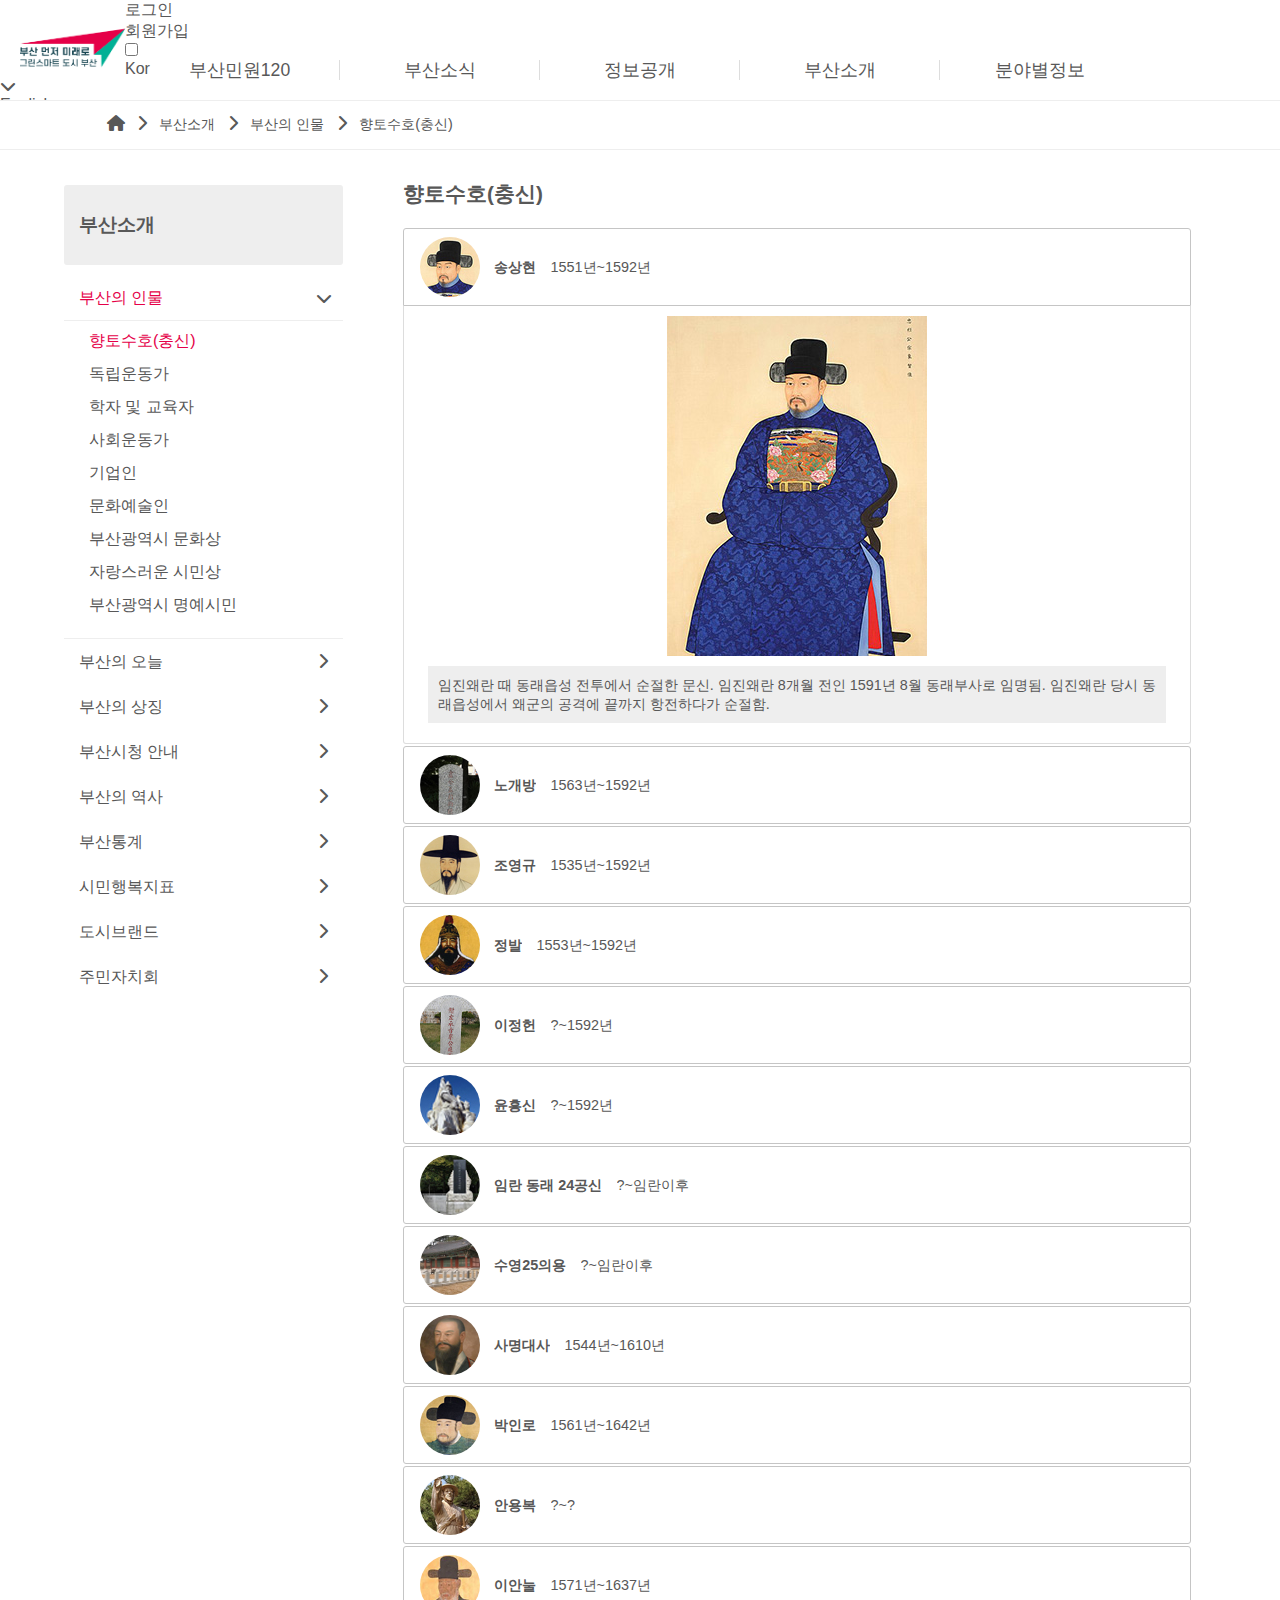
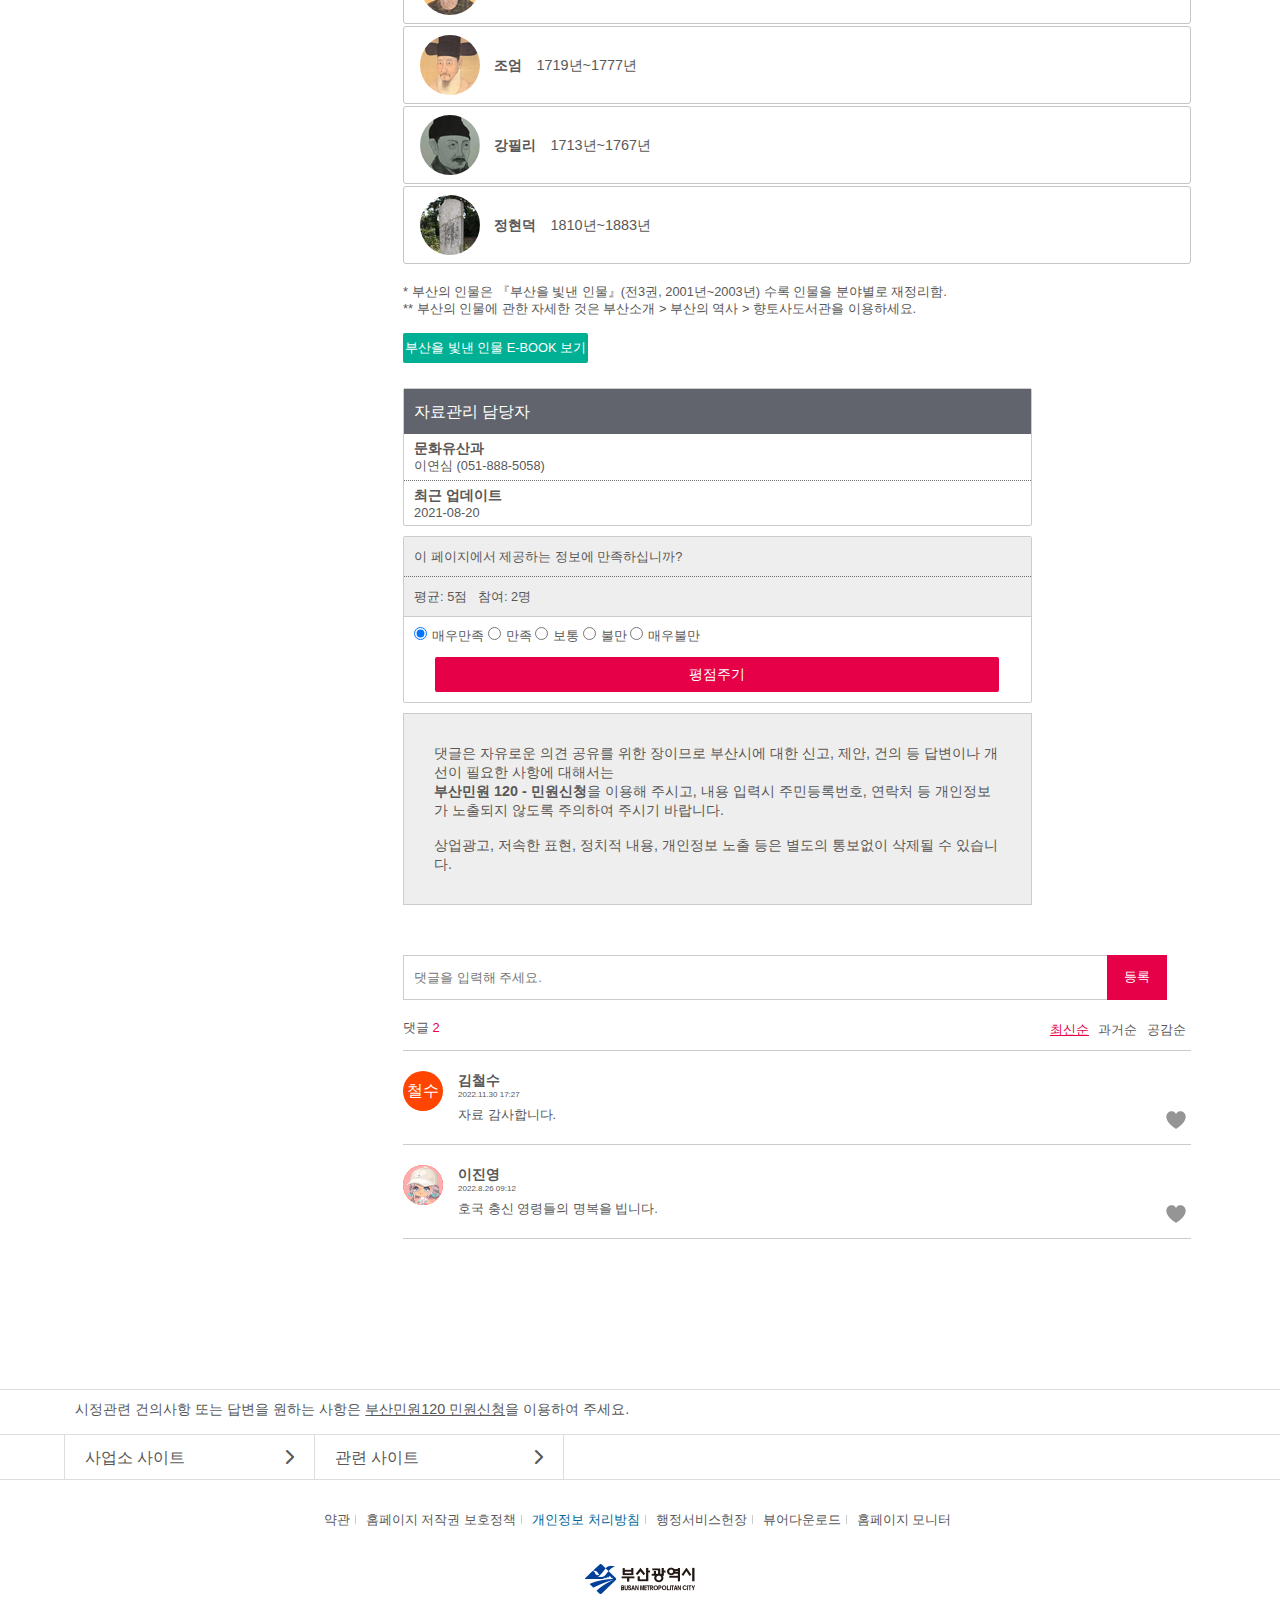
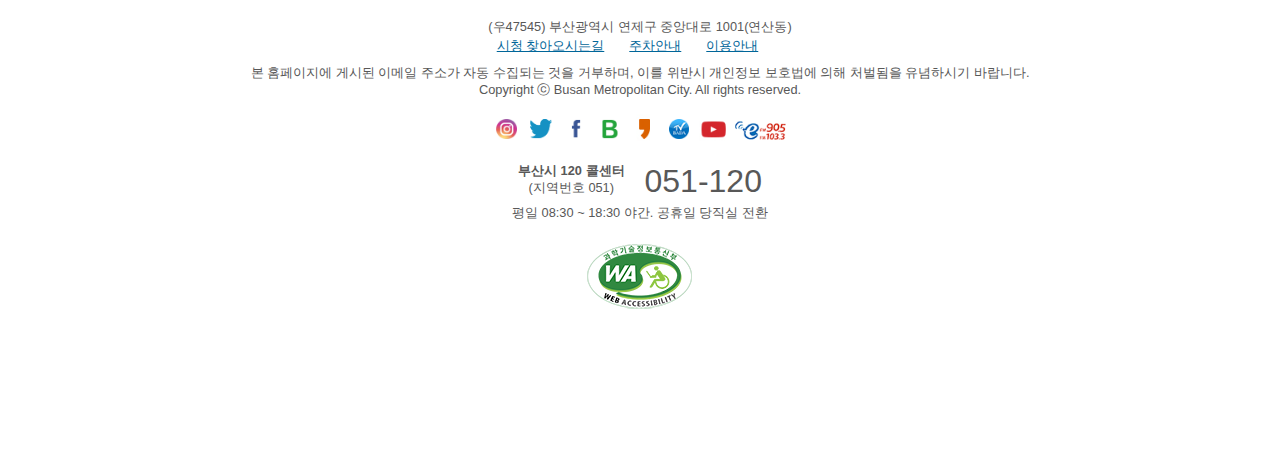
==== commit fa59cebd: "ver_01_05" ====
--- a/subpage_04_introduction/bhloyalists.html
+++ b/subpage_04_introduction/bhloyalists.html
@@ -11,7 +11,8 @@
   <link rel="stylesheet" href="./css/bhloyalists.css">
 
   <script src="https://code.jquery.com/jquery-3.6.1.min.js"></script>
-  <script src="./js/bhloyalists.js"></script>
+  <script src="./js/bhloyalists.js" defer></script>
+  <script src="./js/bhloyalists_jquery.js"></script>
 
   <!-- accordion -->
   <link rel="stylesheet" href="./js/plugin/jquery-ui.css">
@@ -533,6 +534,30 @@
         </div><!--ham-->
       </nav><!--gnb-->
 
+      <nav class="web_gnb">
+        <ul>
+          <li>로그인</li>
+          <li>회원가입</li>
+          <li>
+            <div class="global">
+              <input type="checkbox" id="web_global_chk">
+              <label for="web_global_chk" class="label">
+                <p>Kor</p>
+                <i class="fa-solid fa-chevron-down"></i>
+              </label>
+              <div class="sheet">
+                <ul>
+                  <li><a href="#!">English</a></li>
+                  <li><a href="#!">日本語</a></li>
+                  <li><a href="#!">简体中文</a></li>
+                  <li><a href="#!">繁體中文</a></li>
+                  <li><a href="#!">WorldWide</a></li>
+                </ul>
+              </div>
+          </li>
+        </ul>
+      </nav><!--web_gnb-->
+      
       <nav class="web_lnb">
         <ul class="lnb_tab">
           <li>부산민원120</li>
@@ -568,7 +593,7 @@
               <li><a href="#!">- 계약정보</a></li>
             </ul><!--정보공개-->
             <ul>
-              <li><a href="./subpage_04_introduction/bhloyalists.html">- 부산의 인물</a></li>
+              <li><a href="./bhloyalists.html" style="color: red;">- 부산의 인물</a></li>
               <li><a href="#!">- 부산의 오늘</a></li>
               <li><a href="#!">- 부산의 상징</a></li>
               <li><a href="#!">- 부산시청 안내</a></li>              
@@ -978,7 +1003,7 @@
     
       <div class="comment_box">
         <input type="text" class="comment" placeholder="댓글을 입력해 주세요.">
-        <button class="comment_btn">등록</button>
+        <button type="button" class="comment_btn">등록</button>
     
         <div class="count_list">
           <div class="comment_count">
@@ -994,7 +1019,7 @@
       </div><!--comment_box-->
     
       <div class="comment_user">
-        <div>
+        <div class="user2">
           <div class="img">철수</div>
           <div class="txt">
             <div class="name">김철수</div>
@@ -1007,8 +1032,8 @@
               <label for="like_btn01"></label>
             </div>
           </div>
-        </div><!--1-->
-        <div>
+        </div><!--2-->
+        <div class="user1">
           <div class="img"><img src="./images_loyalists/profile01.png" alt=""></div>
           <div class="txt">
             <div class="name">이진영</div>
@@ -1021,7 +1046,7 @@
               <label for="like_btn02"></label>
             </div>
           </div>
-        </div><!--2-->
+        </div><!--1-->
       </div><!--comment_user-->
     </div><!--contents-->
   </div><!--wrap-->
